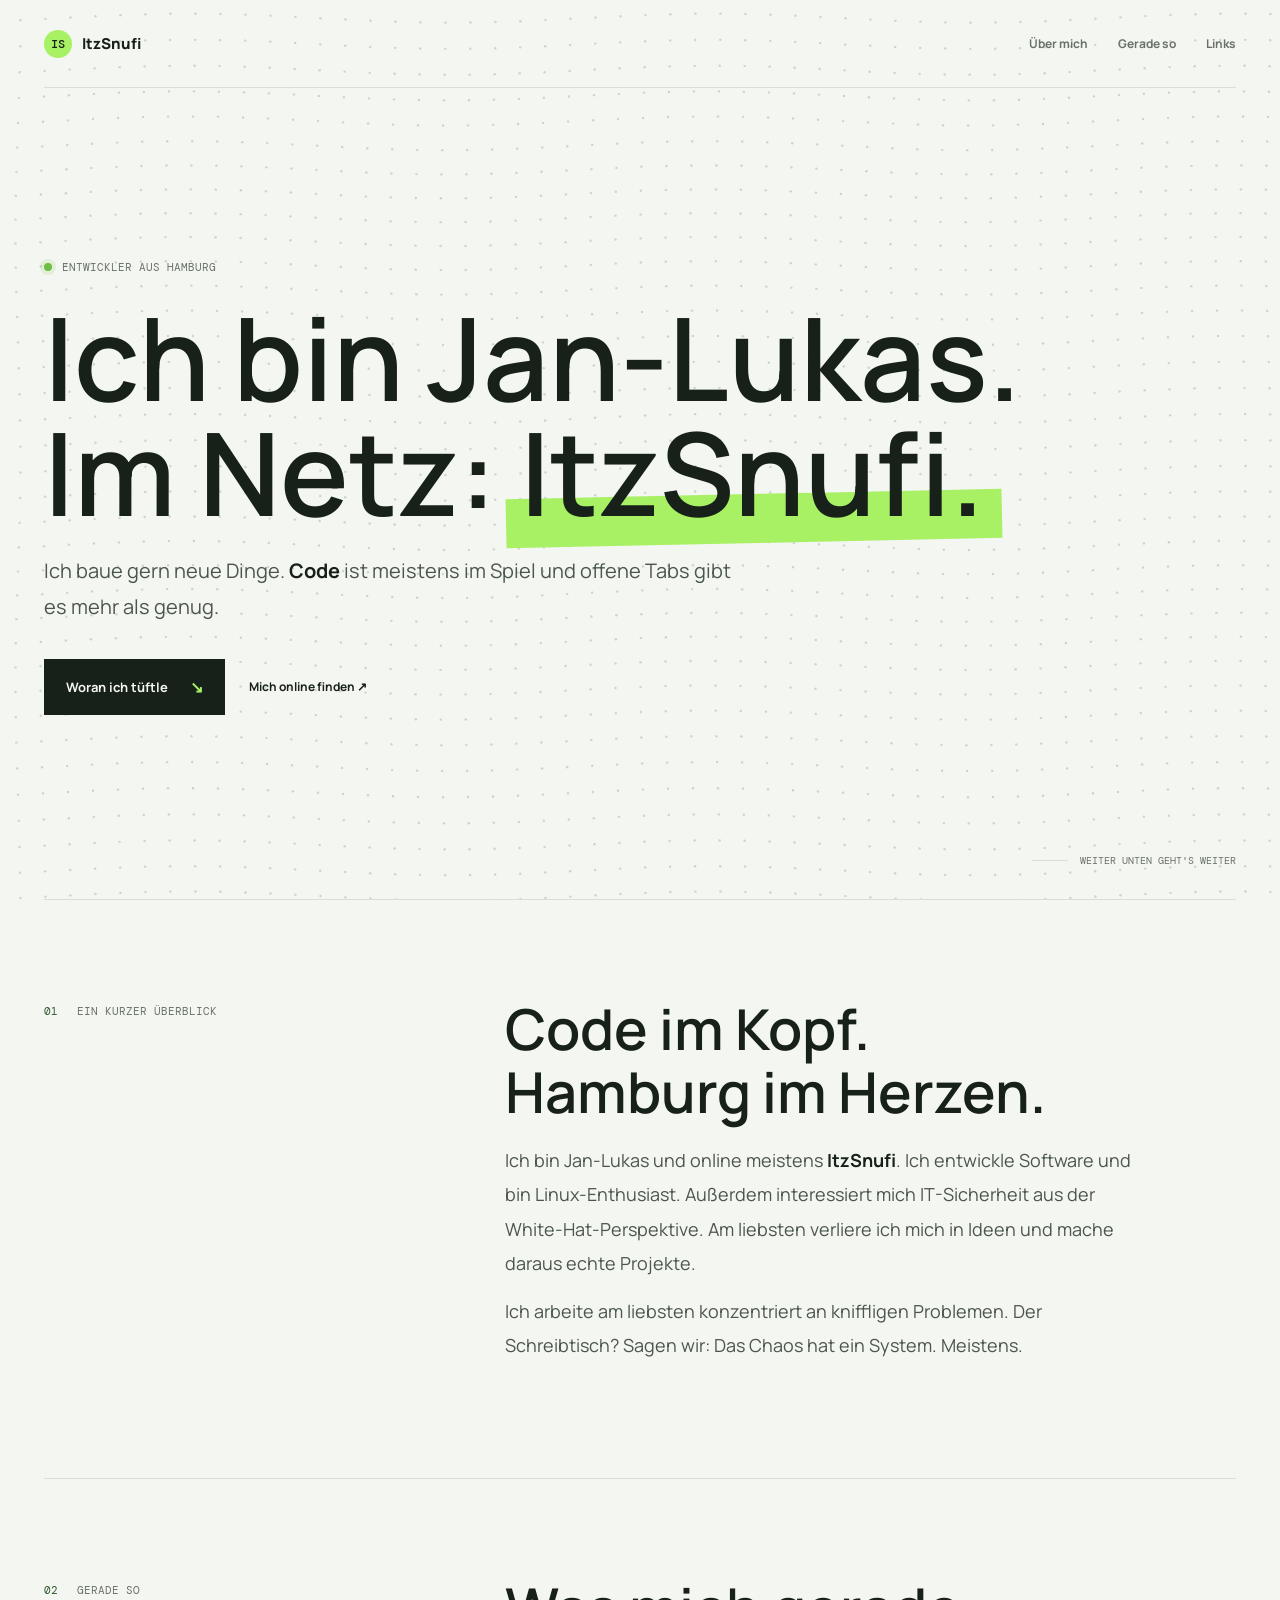
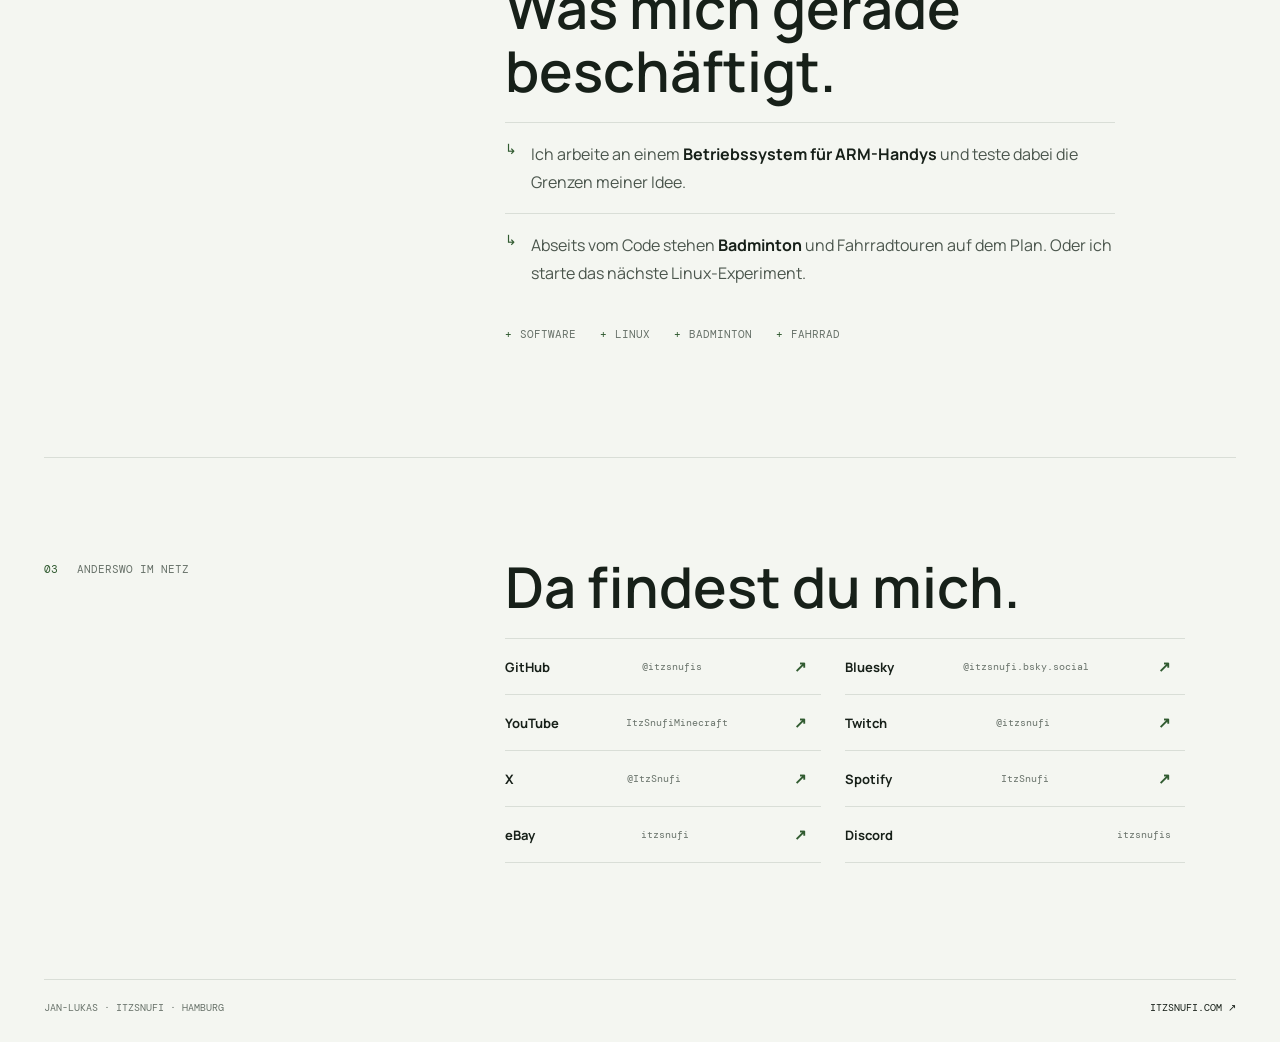
==== index.html @ 79b42348 "eughh" ====
<!doctype html>
<html lang="de">
<head>
  <meta charset="utf-8">
  <meta name="viewport" content="width=device-width, initial-scale=1">
  <meta name="theme-color" content="#f4f6f1">
  <meta name="description" content="Ich bin Jan-Lukas und online als ItzSnufi bekannt. Entwickler aus Hamburg mit Linux im Herzen und immer an einem neuen Projekt dran.">
  <title>ItzSnufi — Jan-Lukas</title>
  <link rel="preconnect" href="https://fonts.googleapis.com">
  <link rel="preconnect" href="https://fonts.gstatic.com" crossorigin>
  <link href="https://fonts.googleapis.com/css2?family=DM+Mono:wght@400;500&family=Manrope:wght@400;500;600;700;800&display=swap" rel="stylesheet">
  <link rel="stylesheet" href="style.css">
</head>
<body>
  <canvas class="dot-field" aria-hidden="true"></canvas>
  <div class="page-shell">
    <header class="topbar">
      <a class="wordmark" href="#start" aria-label="ItzSnufi zum Anfang">
        <span class="mark">IS</span>
        <span>ItzSnufi</span>
      </a>
      <nav class="nav-links" aria-label="Hauptnavigation">
        <a href="#ueber-mich">Über mich</a>
        <a href="#gerade">Gerade so</a>
        <a href="#links">Links</a>
      </nav>
    </header>

    <main>
      <section class="hero" id="start" aria-labelledby="hero-title">
        <div class="eyebrow"><span class="status-dot"></span> Entwickler aus Hamburg</div>
        <h1 id="hero-title">Ich bin Jan-Lukas.<br>Im Netz: <span class="name-accent">ItzSnufi.</span></h1>
        <p class="hero-copy">Ich baue gern neue Dinge. <strong>Code</strong> ist meistens im Spiel und offene Tabs gibt es mehr als genug.</p>
        <div class="hero-actions">
          <a class="primary-link" href="#gerade">Woran ich tüftle <span aria-hidden="true">↘</span></a>
          <a class="text-link" href="#links">Mich online finden ↗</a>
        </div>
        <div class="scroll-note">Weiter unten geht's weiter</div>
      </section>

      <section class="content-section" id="ueber-mich" aria-labelledby="about-title">
        <div class="section-index"><span>01</span> Ein kurzer Überblick</div>
        <div>
          <h2 id="about-title">Code im Kopf.<br>Hamburg im Herzen.</h2>
          <p class="section-copy">Ich bin Jan-Lukas und online meistens <strong>ItzSnufi</strong>. Ich entwickle Software und bin Linux-Enthusiast. Außerdem interessiert mich IT-Sicherheit aus der White-Hat-Perspektive. Am liebsten verliere ich mich in Ideen und mache daraus echte Projekte.</p>
          <p class="section-copy">Ich arbeite am liebsten konzentriert an kniffligen Problemen. Der Schreibtisch? Sagen wir: Das Chaos hat ein System. Meistens.</p>
        </div>
      </section>

      <section class="content-section" id="gerade" aria-labelledby="now-title">
        <div class="section-index"><span>02</span> Gerade so</div>
        <div>
          <h2 id="now-title">Was mich gerade beschäftigt.</h2>
          <div class="now-line"><span class="now-symbol">↳</span><span>Ich arbeite an einem <strong>Betriebssystem für ARM-Handys</strong> und teste dabei die Grenzen meiner Idee.</span></div>
          <div class="now-line"><span class="now-symbol">↳</span><span>Abseits vom Code stehen <strong>Badminton</strong> und Fahrradtouren auf dem Plan. Oder ich starte das nächste Linux-Experiment.</span></div>
          <div class="hobby-list" aria-label="Interessen"><span>Software</span><span>Linux</span><span>Badminton</span><span>Fahrrad</span></div>
        </div>
      </section>

      <section class="content-section" id="links" aria-labelledby="links-title">
        <div class="section-index"><span>03</span> Anderswo im Netz</div>
        <div>
          <h2 id="links-title">Da findest du mich.</h2>
          <div class="social-grid">
            <a class="social-link" href="https://github.com/itzsnufis" target="_blank" rel="noreferrer"><span>GitHub</span><span class="handle">@itzsnufis</span><span class="arrow" aria-hidden="true">↗</span></a>
            <a class="social-link" href="https://itzsnufi.bsky.social" target="_blank" rel="noreferrer"><span>Bluesky</span><span class="handle">@itzsnufi.bsky.social</span><span class="arrow" aria-hidden="true">↗</span></a>
            <a class="social-link" href="https://www.youtube.com/@ItzSnufiMinecraft" target="_blank" rel="noreferrer"><span>YouTube</span><span class="handle">ItzSnufiMinecraft</span><span class="arrow" aria-hidden="true">↗</span></a>
            <a class="social-link" href="https://www.twitch.tv/itzsnufi" target="_blank" rel="noreferrer"><span>Twitch</span><span class="handle">@itzsnufi</span><span class="arrow" aria-hidden="true">↗</span></a>
            <a class="social-link" href="https://x.com/ItzSnufi" target="_blank" rel="noreferrer"><span>X</span><span class="handle">@ItzSnufi</span><span class="arrow" aria-hidden="true">↗</span></a>
            <a class="social-link" href="https://open.spotify.com/search/ItzSnufi" target="_blank" rel="noreferrer"><span>Spotify</span><span class="handle">ItzSnufi</span><span class="arrow" aria-hidden="true">↗</span></a>
            <a class="social-link" href="https://www.ebay.de/usr/itzsnufi" target="_blank" rel="noreferrer"><span>eBay</span><span class="handle">itzsnufi</span><span class="arrow" aria-hidden="true">↗</span></a>
            <div class="social-link social-static"><span>Discord</span><span class="handle">itzsnufis</span></div>
          </div>
        </div>
      </section>
    </main>

    <footer>
      <span>Jan-Lukas · ItzSnufi · Hamburg</span>
      <a href="https://itzsnufi.com">itzsnufi.com ↗</a>
    </footer>
  </div>

  <script src="script.js" defer></script>
</body>
</html>
---- style.css ----
:root {
  color-scheme: light;
  --paper: #f4f6f1;
  --ink: #172019;
  --muted: #68726a;
  --line: #d9ded7;
  --green: #a8f064;
  --deep-green: #315b31;
  --mono: "DM Mono", "Courier New", monospace;
  --sans: "Manrope", "Trebuchet MS", sans-serif;
}

* { box-sizing: border-box; }

html {
  scroll-behavior: smooth;
  scroll-padding-top: 88px;
}

body {
  margin: 0;
  background: var(--paper);
  color: var(--ink);
  font-family: var(--sans);
  -webkit-font-smoothing: antialiased;
}

a { color: inherit; }

.dot-field {
  position: fixed;
  inset: 0;
  z-index: 0;
  width: 100%;
  height: 100%;
  pointer-events: none;
}

.page-shell {
  position: relative;
  z-index: 1;
  width: min(1440px, calc(100% - 88px));
  margin: 0 auto;
}

.topbar {
  display: flex;
  align-items: center;
  justify-content: space-between;
  min-height: 88px;
  border-bottom: 1px solid var(--line);
  animation: arrive 650ms both;
}

.wordmark {
  display: inline-flex;
  align-items: center;
  gap: 10px;
  text-decoration: none;
  font-size: 15px;
  font-weight: 800;
}

.mark {
  display: grid;
  width: 28px;
  height: 28px;
  place-items: center;
  border-radius: 50%;
  background: var(--green);
  font: 500 12px var(--mono);
  transition: transform 350ms cubic-bezier(.2, .8, .2, 1);
}

.wordmark:hover .mark { transform: rotate(18deg) scale(1.08); }

.nav-links {
  display: flex;
  gap: 30px;
  align-items: center;
}

.nav-links a {
  color: var(--muted);
  font-size: 12px;
  font-weight: 700;
  text-decoration: none;
  transition: color 180ms ease;
}

.nav-links a:hover, .text-link:hover { color: var(--deep-green); }

.hero {
  display: grid;
  min-height: min(880px, calc(100svh - 89px));
  align-content: center;
  padding: 88px 0 100px;
  position: relative;
}

.eyebrow, .section-index, .micro-label {
  font: 400 11px var(--mono);
  letter-spacing: 0;
  text-transform: uppercase;
}

.eyebrow {
  display: flex;
  align-items: center;
  gap: 10px;
  color: var(--muted);
  animation: arrive 650ms 80ms both;
}

.status-dot {
  width: 8px;
  height: 8px;
  border-radius: 50%;
  background: #6fbd45;
  box-shadow: 0 0 0 4px rgb(111 189 69 / 14%);
  animation: status-pulse 2.4s ease-in-out infinite;
}

h1 {
  max-width: 1280px;
  margin: 26px 0 24px;
  font-size: clamp(72px, 9vw, 138px);
  line-height: .99;
  letter-spacing: 0;
  font-weight: 600;
  animation: arrive 700ms 140ms both;
}

h1 .name-accent {
  position: relative;
  white-space: nowrap;
}

h1 .name-accent::after {
  content: "";
  position: absolute;
  z-index: -1;
  left: -3%;
  right: -4%;
  bottom: 5%;
  height: 31%;
  background: var(--green);
  transform: rotate(-1.2deg);
}

.hero-copy {
  max-width: 700px;
  margin: 0;
  color: #4b564d;
  font-size: 20px;
  line-height: 1.8;
  animation: arrive 700ms 220ms both;
}

.hero-copy strong { color: var(--ink); font-weight: 700; }

.hero-actions {
  display: flex;
  gap: 24px;
  align-items: center;
  margin-top: 34px;
  animation: arrive 700ms 300ms both;
}

.primary-link {
  display: inline-flex;
  align-items: center;
  gap: 22px;
  min-height: 56px;
  padding: 0 22px;
  background: var(--ink);
  color: var(--paper);
  font-size: 13px;
  font-weight: 700;
  text-decoration: none;
  transition: background 180ms ease, transform 180ms ease;
}

.primary-link:hover { background: var(--deep-green); transform: translateY(-2px); }
.primary-link span { color: var(--green); font-size: 16px; }
.primary-link span { transition: transform 180ms ease; }
.primary-link:hover span { transform: translate(3px, 3px); }

.text-link {
  color: var(--ink);
  font-size: 12px;
  font-weight: 700;
  text-decoration: none;
  transition: color 180ms ease;
}

.scroll-note {
  position: absolute;
  right: 0;
  bottom: 32px;
  display: flex;
  align-items: center;
  gap: 12px;
  color: var(--muted);
  font: 400 10px var(--mono);
  text-transform: uppercase;
}

.scroll-note::before { content: ""; width: 36px; height: 1px; background: var(--line); }

.content-section {
  display: grid;
  grid-template-columns: 1fr 2fr;
  gap: 96px;
  padding: 104px 0 116px;
  border-top: 1px solid var(--line);
}

.js-reveal .content-section {
  opacity: 0;
  transform: translateY(26px);
  transition: opacity 700ms ease, transform 700ms cubic-bezier(.2, .7, .2, 1);
}

.js-reveal .content-section.is-visible {
  opacity: 1;
  transform: translateY(0);
}

.section-index { color: var(--muted); }
.section-index span { margin-right: 12px; color: var(--deep-green); }

h2 {
  margin: -7px 0 20px;
  font-size: clamp(38px, 4.4vw, 58px);
  line-height: 1.12;
  letter-spacing: 0;
  font-weight: 600;
}

.section-copy {
  max-width: 650px;
  margin: 0;
  color: #4b564d;
  font-size: 18px;
  line-height: 1.9;
}

.section-copy + .section-copy { margin-top: 14px; }
.section-copy strong { color: var(--ink); font-weight: 700; }

.now-line {
  display: flex;
  gap: 14px;
  align-items: flex-start;
  max-width: 610px;
  padding: 17px 0;
  border-top: 1px solid var(--line);
  color: #4b564d;
  font-size: 16px;
  line-height: 1.75;
}

.now-line:last-child { border-bottom: 1px solid var(--line); }
.now-symbol { color: var(--deep-green); font: 500 14px var(--mono); }
.now-line strong { color: var(--ink); }

.hobby-list {
  display: flex;
  flex-wrap: wrap;
  gap: 8px 24px;
  margin-top: 23px;
  color: var(--muted);
  font: 400 11px var(--mono);
  text-transform: uppercase;
}

.hobby-list span { display: inline-flex; align-items: center; gap: 8px; }
.hobby-list span::before { content: "+"; color: var(--deep-green); }

.social-grid {
  display: grid;
  grid-template-columns: repeat(2, minmax(0, 1fr));
  max-width: 680px;
  border-top: 1px solid var(--line);
}

.social-link {
  display: flex;
  justify-content: space-between;
  align-items: center;
  gap: 15px;
  min-width: 0;
  padding: 17px 14px 17px 0;
  border-bottom: 1px solid var(--line);
  color: var(--ink);
  font-size: 13px;
  font-weight: 700;
  text-decoration: none;
  transition: color 180ms ease, padding 180ms ease;
}

.social-link:nth-child(odd) { margin-right: 24px; }
.social-link:hover { padding-left: 5px; color: var(--deep-green); }
.social-static { cursor: default; }
.social-static:hover { padding-left: 0; color: var(--ink); }
.social-link .handle { overflow: hidden; color: var(--muted); font: 400 10px var(--mono); text-overflow: ellipsis; white-space: nowrap; }
.social-link .arrow { flex: 0 0 auto; color: var(--deep-green); font-size: 15px; }

footer {
  display: flex;
  justify-content: space-between;
  gap: 20px;
  padding: 21px 0 28px;
  border-top: 1px solid var(--line);
  color: var(--muted);
  font: 400 10px var(--mono);
  text-transform: uppercase;
}

footer a { color: var(--ink); text-decoration: none; }

@keyframes arrive {
  from { opacity: 0; transform: translateY(12px); }
  to { opacity: 1; transform: translateY(0); }
}

@keyframes status-pulse {
  0%, 100% { box-shadow: 0 0 0 4px rgb(111 189 69 / 14%); }
  50% { box-shadow: 0 0 0 8px rgb(111 189 69 / 5%); }
}

@media (max-width: 680px) {
  .page-shell { width: min(100% - 40px, 560px); }
  .topbar { min-height: 66px; }
  .nav-links { gap: 18px; }
  .nav-links a { font-size: 11px; }
  .hero { min-height: min(780px, calc(100svh - 67px)); padding: 76px 0 90px; }
  h1 { font-size: clamp(48px, 13vw, 76px); }
  .hero-copy { max-width: 460px; font-size: 15px; }
  .scroll-note { bottom: 20px; }
  .content-section { grid-template-columns: 1fr; gap: 36px; padding: 68px 0 76px; }
  h2 { margin-top: -3px; }
  .social-grid { grid-template-columns: 1fr; }
  .social-link:nth-child(odd) { margin-right: 0; }
}

@media (max-width: 380px) {
  .page-shell { width: calc(100% - 32px); }
  .nav-links { gap: 12px; }
  .nav-links a { font-size: 10px; }
  .hero-actions { gap: 16px; }
  .primary-link { gap: 12px; padding: 0 13px; }
}

@media (prefers-reduced-motion: reduce) {
  *, *::before, *::after { scroll-behavior: auto !important; animation-duration: .01ms !important; animation-iteration-count: 1 !important; transition-duration: .01ms !important; }
  .js-reveal .content-section { opacity: 1; transform: none; }
}
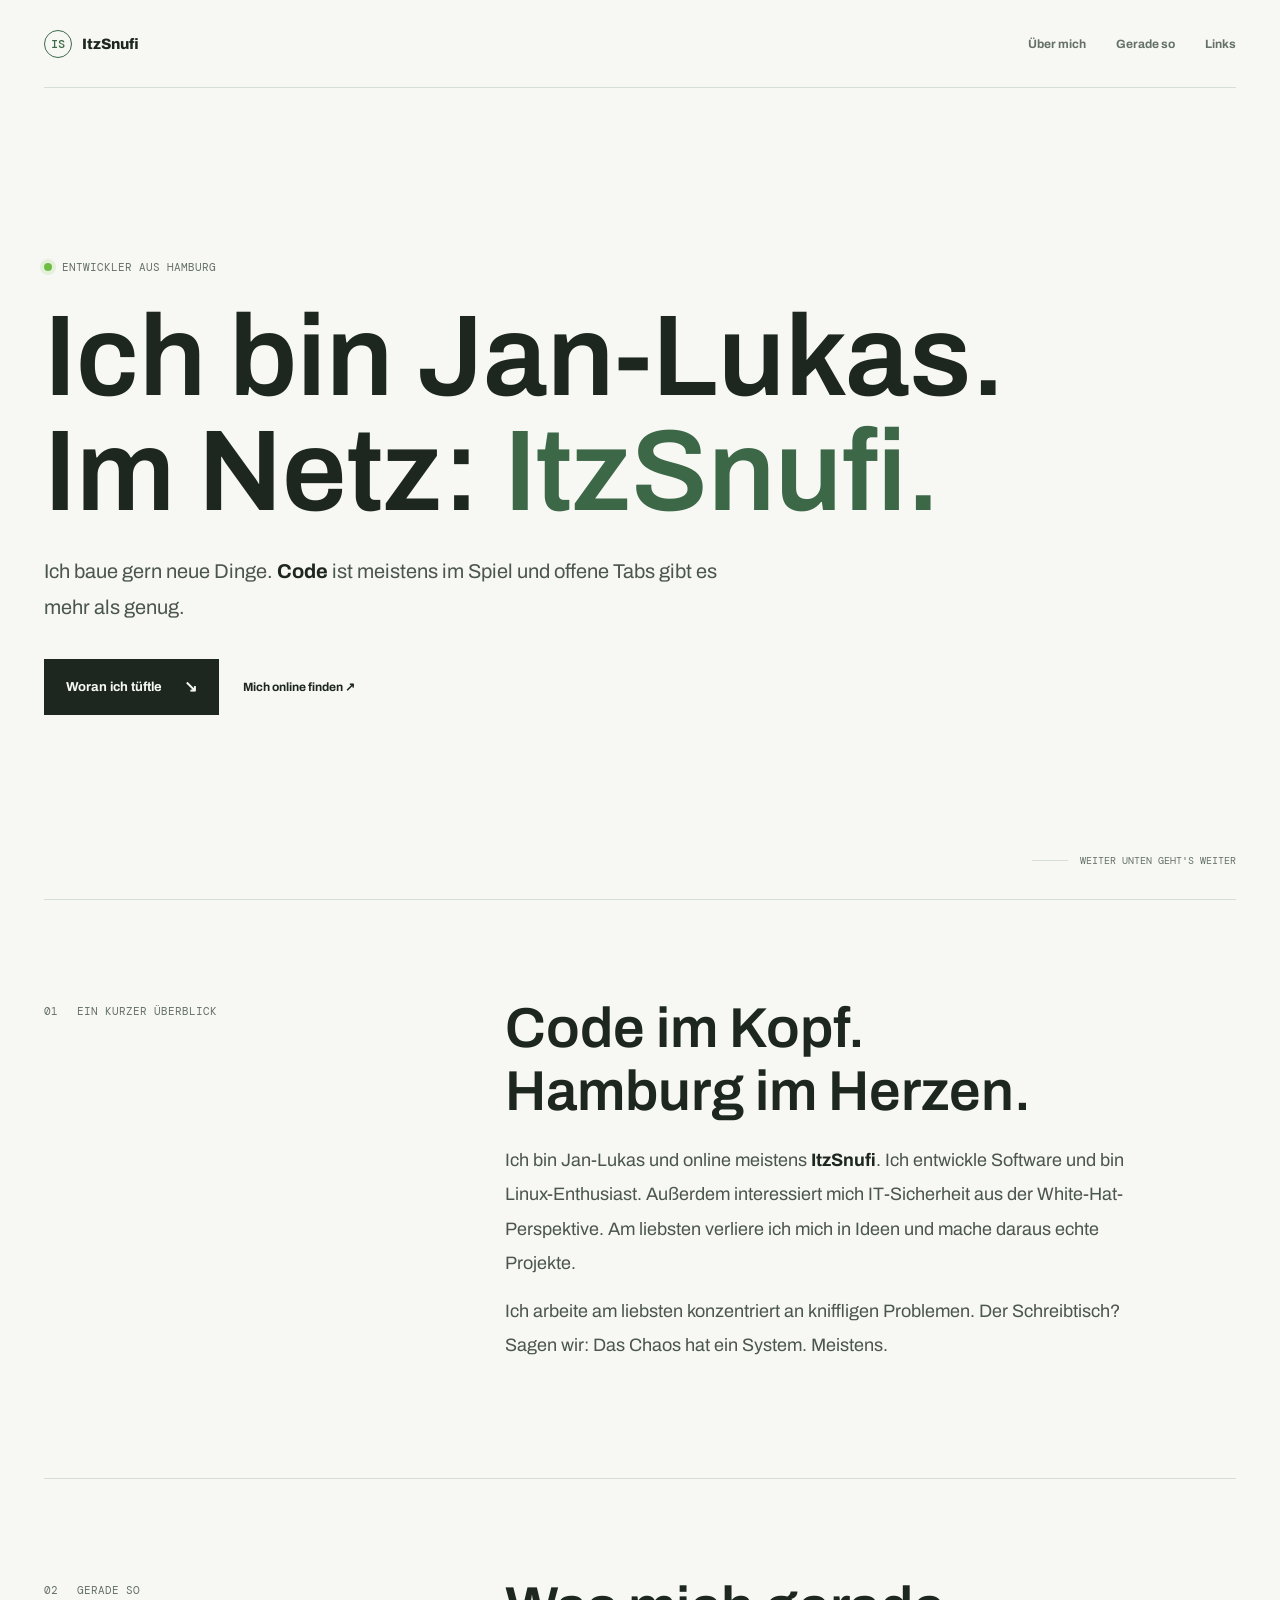
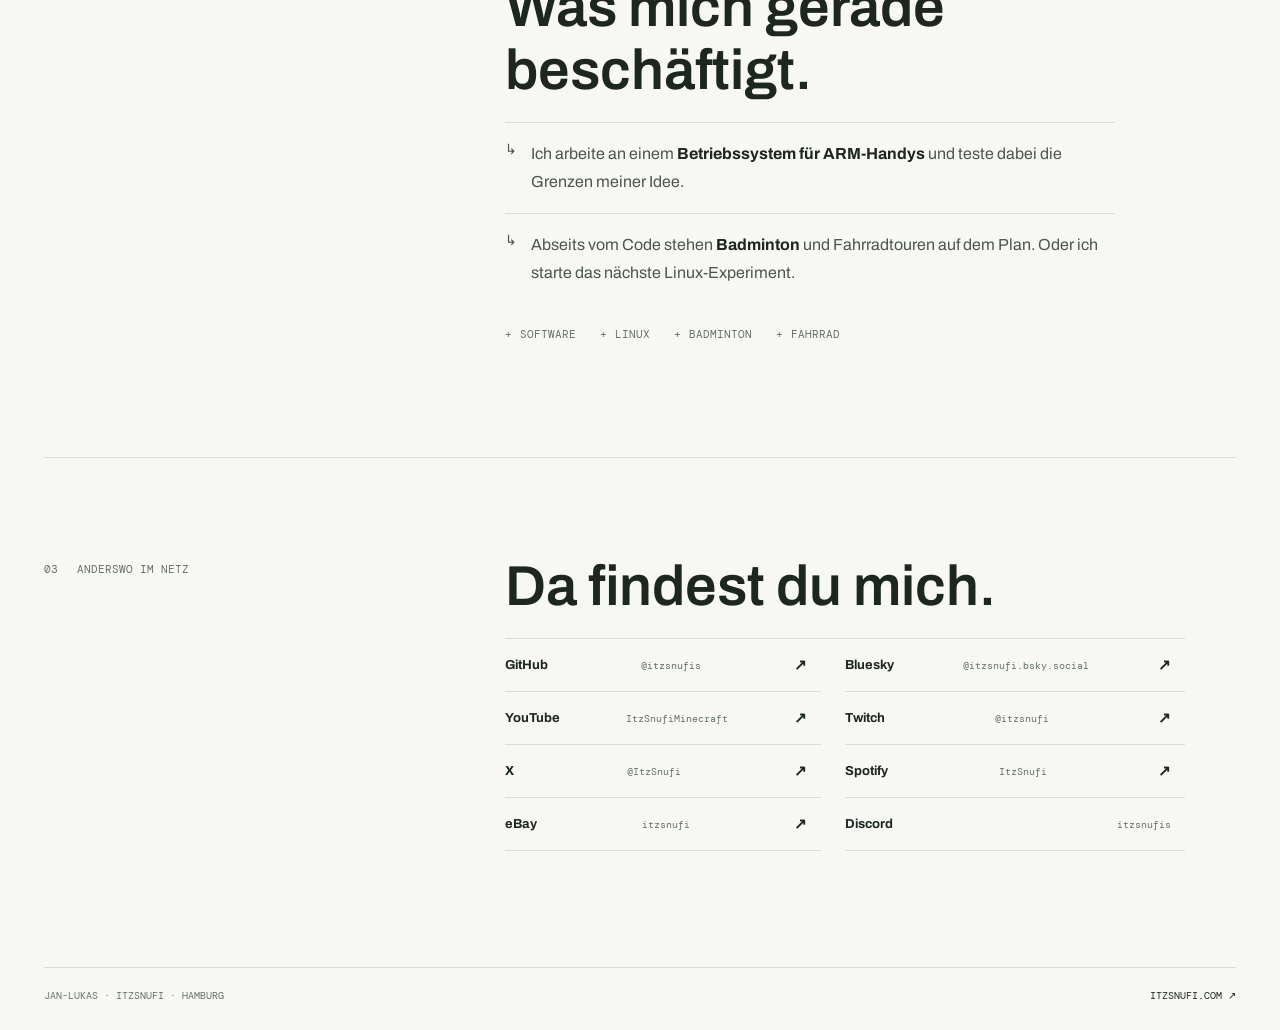
==== commit 07af26b3: "eugghhh" ====
--- a/index.html
+++ b/index.html
@@ -8,11 +8,10 @@
   <title>ItzSnufi — Jan-Lukas</title>
   <link rel="preconnect" href="https://fonts.googleapis.com">
   <link rel="preconnect" href="https://fonts.gstatic.com" crossorigin>
-  <link href="https://fonts.googleapis.com/css2?family=DM+Mono:wght@400;500&family=Manrope:wght@400;500;600;700;800&display=swap" rel="stylesheet">
+  <link href="https://fonts.googleapis.com/css2?family=Archivo:wght@400;500;600;700&family=DM+Mono:wght@400;500&display=swap" rel="stylesheet">
   <link rel="stylesheet" href="style.css">
 </head>
 <body>
-  <canvas class="dot-field" aria-hidden="true"></canvas>
   <div class="page-shell">
     <header class="topbar">
       <a class="wordmark" href="#start" aria-label="ItzSnufi zum Anfang">
@@ -81,6 +80,5 @@
     </footer>
   </div>
 
-  <script src="script.js" defer></script>
 </body>
 </html>
--- a/style.css
+++ b/style.css
@@ -1,13 +1,310 @@
 :root {
   color-scheme: light;
-  --paper: #f4f6f1;
-  --ink: #172019;
-  --muted: #68726a;
-  --line: #d9ded7;
-  --green: #a8f064;
-  --deep-green: #315b31;
+  --paper: #f7f8f4;
+  --ink: #1d2720;
+  --muted: #647068;
+  --line: #d7ddd7;
+  --accent: #3d6848;
   --mono: "DM Mono", "Courier New", monospace;
-  --sans: "Manrope", "Trebuchet MS", sans-serif;
+  --sans: "Archivo", "Trebuchet MS", sans-serif;
+}
+
+* { box-sizing: border-box; }
+
+html {
+  scroll-behavior: smooth;
+  scroll-padding-top: 88px;
+}
+
+body {
+  margin: 0;
+  background: var(--paper);
+  color: var(--ink);
+  font-family: var(--sans);
+  -webkit-font-smoothing: antialiased;
+}
+
+a { color: inherit; }
+
+.page-shell {
+  width: min(1540px, calc(100% - 112px));
+  margin: 0 auto;
+}
+
+.topbar {
+  display: flex;
+  align-items: center;
+  justify-content: space-between;
+  min-height: 88px;
+  border-bottom: 1px solid var(--line);
+}
+
+.wordmark {
+  display: inline-flex;
+  align-items: center;
+  gap: 12px;
+  text-decoration: none;
+  font-size: 16px;
+  font-weight: 700;
+}
+
+.mark {
+  display: grid;
+  width: 34px;
+  height: 34px;
+  place-items: center;
+  border: 1px solid var(--accent);
+  border-radius: 50%;
+  color: var(--accent);
+  font: 500 12px var(--mono);
+}
+
+.nav-links {
+  display: flex;
+  gap: 36px;
+  align-items: center;
+}
+
+.nav-links a {
+  color: var(--muted);
+  font-size: 14px;
+  font-weight: 500;
+  text-decoration: none;
+  transition: color 180ms ease;
+}
+
+.nav-links a:hover, .text-link:hover { color: var(--accent); }
+
+.hero {
+  display: grid;
+  min-height: min(880px, calc(100svh - 89px));
+  align-content: center;
+  padding: 100px 0 124px;
+  position: relative;
+}
+
+.eyebrow, .section-index {
+  font: 400 12px var(--mono);
+  text-transform: uppercase;
+}
+
+.eyebrow {
+  display: flex;
+  align-items: center;
+  gap: 12px;
+  color: var(--muted);
+}
+
+.status-dot {
+  width: 9px;
+  height: 9px;
+  border-radius: 50%;
+  background: var(--accent);
+}
+
+h1 {
+  max-width: 1380px;
+  margin: 30px 0 30px;
+  font-size: clamp(76px, 10.3vw, 156px);
+  line-height: .96;
+  font-weight: 500;
+}
+
+h1 .name-accent {
+  color: var(--accent);
+  white-space: nowrap;
+}
+
+.hero-copy {
+  max-width: 620px;
+  margin: 0;
+  color: #4f5b52;
+  font-size: 22px;
+  line-height: 1.65;
+}
+
+.hero-copy strong, .section-copy strong { color: var(--ink); font-weight: 700; }
+
+.hero-actions {
+  display: flex;
+  gap: 30px;
+  align-items: center;
+  margin-top: 38px;
+}
+
+.primary-link {
+  display: inline-flex;
+  align-items: center;
+  gap: 24px;
+  min-height: 60px;
+  padding: 0 24px;
+  background: var(--ink);
+  color: var(--paper);
+  font-size: 14px;
+  font-weight: 600;
+  text-decoration: none;
+  transition: background 180ms ease;
+}
+
+.primary-link:hover { background: var(--accent); }
+.primary-link span { color: #b7d2b9; font-size: 18px; }
+
+.text-link {
+  color: var(--ink);
+  font-size: 14px;
+  font-weight: 600;
+  text-decoration: none;
+  transition: color 180ms ease;
+}
+
+.scroll-note {
+  position: absolute;
+  right: 0;
+  bottom: 36px;
+  display: flex;
+  align-items: center;
+  gap: 14px;
+  color: var(--muted);
+  font: 400 11px var(--mono);
+  text-transform: uppercase;
+}
+
+.scroll-note::before { content: ""; width: 42px; height: 1px; background: var(--line); }
+
+.content-section {
+  display: grid;
+  grid-template-columns: minmax(220px, .75fr) minmax(0, 2fr);
+  gap: clamp(56px, 9vw, 150px);
+  padding: 126px 0 138px;
+  border-top: 1px solid var(--line);
+}
+
+.section-index { color: var(--muted); }
+.section-index span { margin-right: 14px; color: var(--accent); }
+
+h2 {
+  max-width: 950px;
+  margin: -8px 0 28px;
+  font-size: clamp(44px, 5.2vw, 72px);
+  line-height: 1.08;
+  font-weight: 500;
+}
+
+.section-copy {
+  max-width: 760px;
+  margin: 0;
+  color: #4f5b52;
+  font-size: 20px;
+  line-height: 1.8;
+}
+
+.section-copy + .section-copy { margin-top: 18px; }
+
+.now-line {
+  display: flex;
+  gap: 18px;
+  align-items: flex-start;
+  max-width: 790px;
+  padding: 22px 0;
+  border-top: 1px solid var(--line);
+  color: #4f5b52;
+  font-size: 18px;
+  line-height: 1.75;
+}
+
+.now-line:last-child { border-bottom: 1px solid var(--line); }
+.now-symbol { color: var(--accent); font: 500 16px var(--mono); }
+.now-line strong { color: var(--ink); }
+
+.hobby-list {
+  display: flex;
+  flex-wrap: wrap;
+  gap: 12px 30px;
+  margin-top: 28px;
+  color: var(--muted);
+  font: 400 12px var(--mono);
+  text-transform: uppercase;
+}
+
+.hobby-list span { display: inline-flex; align-items: center; gap: 9px; }
+.hobby-list span::before { content: "+"; color: var(--accent); }
+
+.social-grid {
+  display: grid;
+  grid-template-columns: repeat(2, minmax(0, 1fr));
+  max-width: 900px;
+  border-top: 1px solid var(--line);
+}
+
+.social-link {
+  display: flex;
+  justify-content: space-between;
+  align-items: center;
+  gap: 18px;
+  min-width: 0;
+  padding: 22px 18px 22px 0;
+  border-bottom: 1px solid var(--line);
+  color: var(--ink);
+  font-size: 16px;
+  font-weight: 600;
+  text-decoration: none;
+  transition: color 180ms ease;
+}
+
+.social-link:nth-child(odd) { margin-right: 32px; }
+.social-link:hover { color: var(--accent); }
+.social-static { cursor: default; }
+.social-static:hover { color: var(--ink); }
+.social-link .handle { overflow: hidden; color: var(--muted); font: 400 11px var(--mono); text-overflow: ellipsis; white-space: nowrap; }
+.social-link .arrow { flex: 0 0 auto; color: var(--accent); font-size: 17px; }
+
+footer {
+  display: flex;
+  justify-content: space-between;
+  gap: 20px;
+  padding: 24px 0 32px;
+  border-top: 1px solid var(--line);
+  color: var(--muted);
+  font: 400 11px var(--mono);
+  text-transform: uppercase;
+}
+
+footer a { color: var(--ink); text-decoration: none; }
+
+@media (max-width: 760px) {
+  html { scroll-padding-top: 68px; }
+  .page-shell { width: min(100% - 48px, 620px); }
+  .topbar { min-height: 72px; }
+  .nav-links { gap: 20px; }
+  .nav-links a { font-size: 12px; }
+  .hero { min-height: min(780px, calc(100svh - 73px)); padding: 80px 0 100px; }
+  h1 { margin: 26px 0; font-size: clamp(58px, 12vw, 92px); }
+  .hero-copy { max-width: 540px; font-size: 18px; }
+  .scroll-note { bottom: 24px; }
+  .content-section { grid-template-columns: 1fr; gap: 34px; padding: 82px 0 92px; }
+  h2 { margin-top: -4px; font-size: clamp(42px, 8vw, 60px); }
+  .section-copy { font-size: 18px; }
+  .now-line { font-size: 16px; }
+  .social-grid { grid-template-columns: 1fr; }
+  .social-link:nth-child(odd) { margin-right: 0; }
+}
+
+@media (max-width: 440px) {
+  .page-shell { width: calc(100% - 36px); }
+  .nav-links { gap: 12px; }
+  .nav-links a { font-size: 11px; }
+  .hero { min-height: min(700px, calc(100svh - 73px)); }
+  h1 { font-size: clamp(48px, 12vw, 64px); }
+  .hero-copy { font-size: 16px; }
+  .hero-actions { flex-wrap: wrap; gap: 20px; }
+  .primary-link { min-height: 54px; padding: 0 18px; }
+  .scroll-note { font-size: 9px; }
+  .content-section { padding: 68px 0 76px; }
+  footer { flex-direction: column; font-size: 10px; }
+}
+
+@media (prefers-reduced-motion: reduce) {
+  *, *::before, *::after { scroll-behavior: auto !important; transition-duration: .01ms !important; }
 }
 
 * { box-sizing: border-box; }
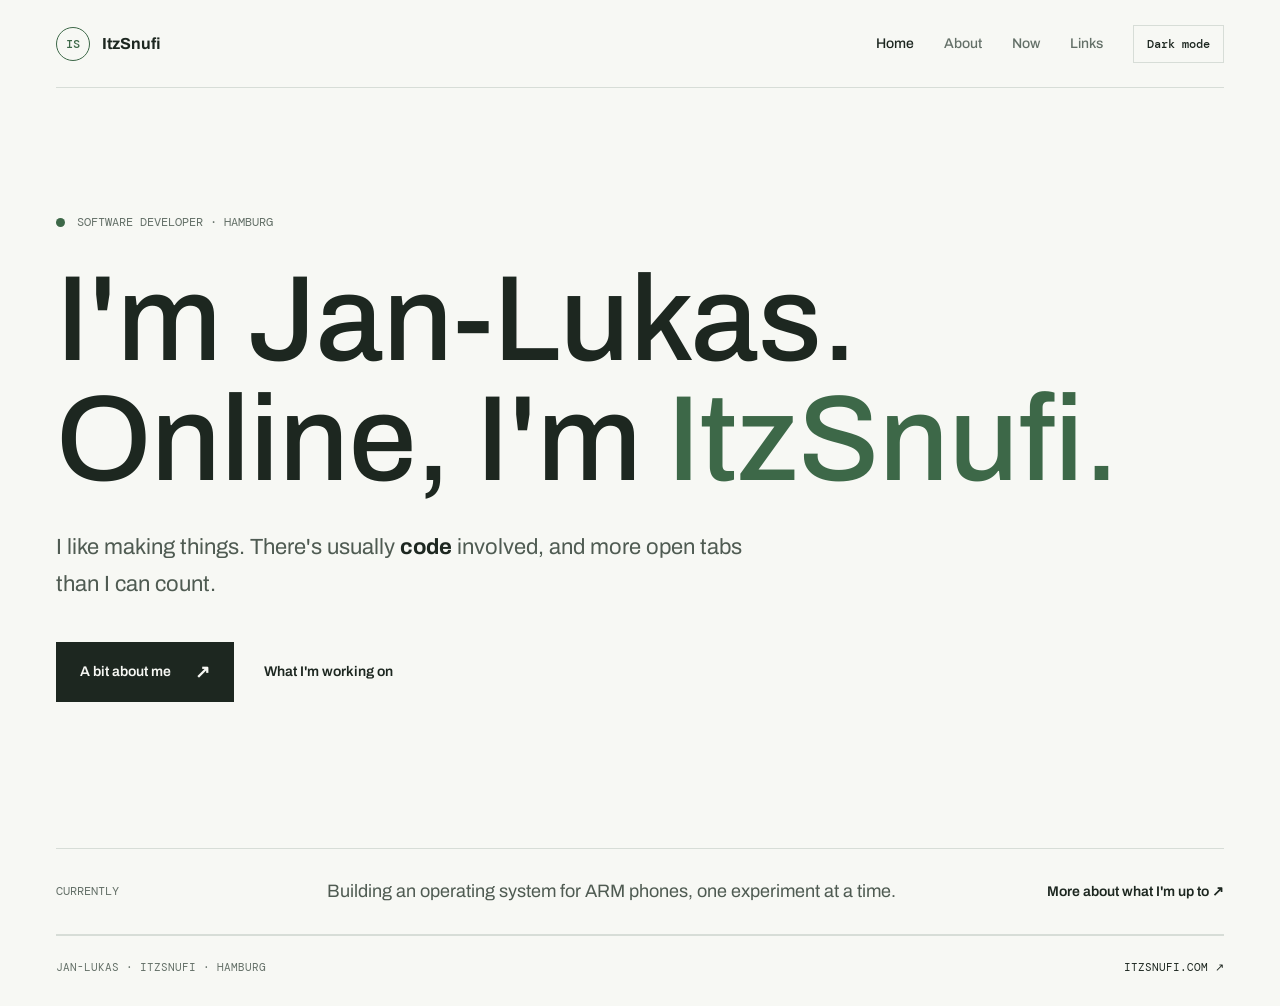
==== commit b68864e9: "eugghhh" ====
--- a/index.html
+++ b/index.html
@@ -1,10 +1,10 @@
 <!doctype html>
-<html lang="de">
+<html lang="en">
 <head>
   <meta charset="utf-8">
   <meta name="viewport" content="width=device-width, initial-scale=1">
-  <meta name="theme-color" content="#f4f6f1">
-  <meta name="description" content="Ich bin Jan-Lukas und online als ItzSnufi bekannt. Entwickler aus Hamburg mit Linux im Herzen und immer an einem neuen Projekt dran.">
+  <meta name="theme-color" content="#f7f8f4">
+  <meta name="description" content="I'm Jan-Lukas, online as ItzSnufi. Software developer from Hamburg, Linux enthusiast, and always working on something new.">
   <title>ItzSnufi — Jan-Lukas</title>
   <link rel="preconnect" href="https://fonts.googleapis.com">
   <link rel="preconnect" href="https://fonts.gstatic.com" crossorigin>
@@ -14,63 +14,37 @@
 <body>
   <div class="page-shell">
     <header class="topbar">
-      <a class="wordmark" href="#start" aria-label="ItzSnufi zum Anfang">
+      <a class="wordmark" href="index.html" aria-label="ItzSnufi home">
         <span class="mark">IS</span>
         <span>ItzSnufi</span>
       </a>
-      <nav class="nav-links" aria-label="Hauptnavigation">
-        <a href="#ueber-mich">Über mich</a>
-        <a href="#gerade">Gerade so</a>
-        <a href="#links">Links</a>
+      <div class="topbar-actions">
+        <nav class="nav-links" aria-label="Main navigation">
+          <a href="index.html" aria-current="page">Home</a>
+          <a href="about.html">About</a>
+          <a href="now.html">Now</a>
+          <a href="links.html">Links</a>
+        </nav>
+        <button class="theme-toggle" type="button" data-theme-toggle>Dark mode</button>
       </nav>
+      </div>
     </header>
 
     <main>
-      <section class="hero" id="start" aria-labelledby="hero-title">
-        <div class="eyebrow"><span class="status-dot"></span> Entwickler aus Hamburg</div>
-        <h1 id="hero-title">Ich bin Jan-Lukas.<br>Im Netz: <span class="name-accent">ItzSnufi.</span></h1>
-        <p class="hero-copy">Ich baue gern neue Dinge. <strong>Code</strong> ist meistens im Spiel und offene Tabs gibt es mehr als genug.</p>
+      <section class="hero" aria-labelledby="hero-title">
+        <div class="eyebrow"><span class="status-dot"></span> Software developer · Hamburg</div>
+        <h1 id="hero-title">I'm Jan-Lukas.<br>Online, I'm <span class="name-accent">ItzSnufi.</span></h1>
+        <p class="hero-copy">I like making things. There's usually <strong>code</strong> involved, and more open tabs than I can count.</p>
         <div class="hero-actions">
-          <a class="primary-link" href="#gerade">Woran ich tüftle <span aria-hidden="true">↘</span></a>
-          <a class="text-link" href="#links">Mich online finden ↗</a>
-        </div>
-        <div class="scroll-note">Weiter unten geht's weiter</div>
-      </section>
-
-      <section class="content-section" id="ueber-mich" aria-labelledby="about-title">
-        <div class="section-index"><span>01</span> Ein kurzer Überblick</div>
-        <div>
-          <h2 id="about-title">Code im Kopf.<br>Hamburg im Herzen.</h2>
-          <p class="section-copy">Ich bin Jan-Lukas und online meistens <strong>ItzSnufi</strong>. Ich entwickle Software und bin Linux-Enthusiast. Außerdem interessiert mich IT-Sicherheit aus der White-Hat-Perspektive. Am liebsten verliere ich mich in Ideen und mache daraus echte Projekte.</p>
-          <p class="section-copy">Ich arbeite am liebsten konzentriert an kniffligen Problemen. Der Schreibtisch? Sagen wir: Das Chaos hat ein System. Meistens.</p>
+          <a class="primary-link" href="about.html">A bit about me <span aria-hidden="true">↗</span></a>
+          <a class="text-link" href="now.html">What I'm working on</a>
         </div>
       </section>
 
-      <section class="content-section" id="gerade" aria-labelledby="now-title">
-        <div class="section-index"><span>02</span> Gerade so</div>
-        <div>
-          <h2 id="now-title">Was mich gerade beschäftigt.</h2>
-          <div class="now-line"><span class="now-symbol">↳</span><span>Ich arbeite an einem <strong>Betriebssystem für ARM-Handys</strong> und teste dabei die Grenzen meiner Idee.</span></div>
-          <div class="now-line"><span class="now-symbol">↳</span><span>Abseits vom Code stehen <strong>Badminton</strong> und Fahrradtouren auf dem Plan. Oder ich starte das nächste Linux-Experiment.</span></div>
-          <div class="hobby-list" aria-label="Interessen"><span>Software</span><span>Linux</span><span>Badminton</span><span>Fahrrad</span></div>
-        </div>
-      </section>
-
-      <section class="content-section" id="links" aria-labelledby="links-title">
-        <div class="section-index"><span>03</span> Anderswo im Netz</div>
-        <div>
-          <h2 id="links-title">Da findest du mich.</h2>
-          <div class="social-grid">
-            <a class="social-link" href="https://github.com/itzsnufis" target="_blank" rel="noreferrer"><span>GitHub</span><span class="handle">@itzsnufis</span><span class="arrow" aria-hidden="true">↗</span></a>
-            <a class="social-link" href="https://itzsnufi.bsky.social" target="_blank" rel="noreferrer"><span>Bluesky</span><span class="handle">@itzsnufi.bsky.social</span><span class="arrow" aria-hidden="true">↗</span></a>
-            <a class="social-link" href="https://www.youtube.com/@ItzSnufiMinecraft" target="_blank" rel="noreferrer"><span>YouTube</span><span class="handle">ItzSnufiMinecraft</span><span class="arrow" aria-hidden="true">↗</span></a>
-            <a class="social-link" href="https://www.twitch.tv/itzsnufi" target="_blank" rel="noreferrer"><span>Twitch</span><span class="handle">@itzsnufi</span><span class="arrow" aria-hidden="true">↗</span></a>
-            <a class="social-link" href="https://x.com/ItzSnufi" target="_blank" rel="noreferrer"><span>X</span><span class="handle">@ItzSnufi</span><span class="arrow" aria-hidden="true">↗</span></a>
-            <a class="social-link" href="https://open.spotify.com/search/ItzSnufi" target="_blank" rel="noreferrer"><span>Spotify</span><span class="handle">ItzSnufi</span><span class="arrow" aria-hidden="true">↗</span></a>
-            <a class="social-link" href="https://www.ebay.de/usr/itzsnufi" target="_blank" rel="noreferrer"><span>eBay</span><span class="handle">itzsnufi</span><span class="arrow" aria-hidden="true">↗</span></a>
-            <div class="social-link social-static"><span>Discord</span><span class="handle">itzsnufis</span></div>
-          </div>
-        </div>
+      <section class="home-note" aria-label="Currently working on">
+        <span class="section-index">Currently</span>
+        <p>Building an operating system for ARM phones, one experiment at a time.</p>
+        <a class="text-link" href="now.html">More about what I'm up to <span aria-hidden="true">↗</span></a>
       </section>
     </main>
 
@@ -79,6 +53,6 @@
       <a href="https://itzsnufi.com">itzsnufi.com ↗</a>
     </footer>
   </div>
-
+  <script src="script.js" defer></script>
 </body>
 </html>
--- a/style.css
+++ b/style.css
@@ -5,8 +5,31 @@
   --muted: #647068;
   --line: #d7ddd7;
   --accent: #3d6848;
+  --body-copy: #4f5b52;
   --mono: "DM Mono", "Courier New", monospace;
   --sans: "Archivo", "Trebuchet MS", sans-serif;
+}
+
+:root[data-theme="dark"] {
+  color-scheme: dark;
+  --paper: #151a16;
+  --ink: #e8eee8;
+  --muted: #a0aaa2;
+  --line: #38423a;
+  --accent: #a6c596;
+  --body-copy: #c1cbc2;
+}
+
+@media (prefers-color-scheme: dark) {
+  :root:not([data-theme="light"]) {
+    color-scheme: dark;
+    --paper: #151a16;
+    --ink: #e8eee8;
+    --muted: #a0aaa2;
+    --line: #38423a;
+    --accent: #a6c596;
+    --body-copy: #c1cbc2;
+  }
 }
 
 * { box-sizing: border-box; }
@@ -22,6 +45,7 @@
   color: var(--ink);
   font-family: var(--sans);
   -webkit-font-smoothing: antialiased;
+  transition: background-color 180ms ease, color 180ms ease;
 }
 
 a { color: inherit; }
@@ -43,6 +67,7 @@
   display: inline-flex;
   align-items: center;
   gap: 12px;
+  flex: 0 0 auto;
   text-decoration: none;
   font-size: 16px;
   font-weight: 700;
@@ -59,9 +84,15 @@
   font: 500 12px var(--mono);
 }
 
+.topbar-actions {
+  display: flex;
+  align-items: center;
+  gap: 30px;
+}
+
 .nav-links {
   display: flex;
-  gap: 36px;
+  gap: 30px;
   align-items: center;
 }
 
@@ -73,14 +104,32 @@
   transition: color 180ms ease;
 }
 
-.nav-links a:hover, .text-link:hover { color: var(--accent); }
+.nav-links a:hover, .nav-links a[aria-current="page"] { color: var(--ink); }
+
+.theme-toggle {
+  min-height: 38px;
+  padding: 0 13px;
+  border: 1px solid var(--line);
+  background: transparent;
+  color: var(--ink);
+  font: 500 12px var(--mono);
+  white-space: nowrap;
+  cursor: pointer;
+  transition: border-color 180ms ease, color 180ms ease;
+}
+
+.theme-toggle:hover { border-color: var(--accent); color: var(--accent); }
 
 .hero {
   display: grid;
-  min-height: min(880px, calc(100svh - 89px));
+  min-height: min(760px, calc(100svh - 89px));
   align-content: center;
-  padding: 100px 0 124px;
-  position: relative;
+  padding: 100px 0 120px;
+}
+
+.page-heading {
+  padding: clamp(72px, 12vh, 132px) 0 92px;
+  border-bottom: 1px solid var(--line);
 }
 
 .eyebrow, .section-index {
@@ -104,23 +153,20 @@
 
 h1 {
   max-width: 1380px;
-  margin: 30px 0 30px;
-  font-size: clamp(76px, 10.3vw, 156px);
-  line-height: .96;
+  margin: 30px 0;
+  font-size: clamp(68px, 9.5vw, 148px);
+  line-height: .98;
   font-weight: 500;
 }
 
-h1 .name-accent {
-  color: var(--accent);
-  white-space: nowrap;
-}
+.name-accent { color: var(--accent); }
 
 .hero-copy {
-  max-width: 620px;
+  max-width: 720px;
   margin: 0;
-  color: #4f5b52;
+  color: var(--body-copy);
   font-size: 22px;
-  line-height: 1.65;
+  line-height: 1.7;
 }
 
 .hero-copy strong, .section-copy strong { color: var(--ink); font-weight: 700; }
@@ -146,8 +192,8 @@
   transition: background 180ms ease;
 }
 
-.primary-link:hover { background: var(--accent); }
-.primary-link span { color: #b7d2b9; font-size: 18px; }
+.primary-link:hover { background: var(--accent); color: var(--paper); }
+.primary-link span { font-size: 18px; }
 
 .text-link {
   color: var(--ink);
@@ -157,26 +203,30 @@
   transition: color 180ms ease;
 }
 
-.scroll-note {
-  position: absolute;
-  right: 0;
-  bottom: 36px;
-  display: flex;
-  align-items: center;
-  gap: 14px;
-  color: var(--muted);
-  font: 400 11px var(--mono);
-  text-transform: uppercase;
-}
-
-.scroll-note::before { content: ""; width: 42px; height: 1px; background: var(--line); }
+.text-link:hover { color: var(--accent); }
+
+.home-note {
+  display: grid;
+  grid-template-columns: minmax(140px, .7fr) minmax(0, 2fr) auto;
+  gap: 30px;
+  align-items: center;
+  padding: 28px 0;
+  border-top: 1px solid var(--line);
+  border-bottom: 1px solid var(--line);
+}
+
+.home-note .section-index { color: var(--muted); }
+.home-note p { margin: 0; color: var(--body-copy); font-size: 18px; line-height: 1.6; }
+.home-note .text-link { white-space: nowrap; }
+
+.page-main { padding-bottom: 72px; }
 
 .content-section {
   display: grid;
   grid-template-columns: minmax(220px, .75fr) minmax(0, 2fr);
   gap: clamp(56px, 9vw, 150px);
-  padding: 126px 0 138px;
-  border-top: 1px solid var(--line);
+  padding: 104px 0 116px;
+  border-bottom: 1px solid var(--line);
 }
 
 .section-index { color: var(--muted); }
@@ -185,7 +235,7 @@
 h2 {
   max-width: 950px;
   margin: -8px 0 28px;
-  font-size: clamp(44px, 5.2vw, 72px);
+  font-size: clamp(42px, 5vw, 68px);
   line-height: 1.08;
   font-weight: 500;
 }
@@ -193,12 +243,10 @@
 .section-copy {
   max-width: 760px;
   margin: 0;
-  color: #4f5b52;
-  font-size: 20px;
+  color: var(--body-copy);
+  font-size: 19px;
   line-height: 1.8;
 }
-
-.section-copy + .section-copy { margin-top: 18px; }
 
 .now-line {
   display: flex;
@@ -207,7 +255,7 @@
   max-width: 790px;
   padding: 22px 0;
   border-top: 1px solid var(--line);
-  color: #4f5b52;
+  color: var(--body-copy);
   font-size: 18px;
   line-height: 1.75;
 }
@@ -257,6 +305,9 @@
 .social-static:hover { color: var(--ink); }
 .social-link .handle { overflow: hidden; color: var(--muted); font: 400 11px var(--mono); text-overflow: ellipsis; white-space: nowrap; }
 .social-link .arrow { flex: 0 0 auto; color: var(--accent); font-size: 17px; }
+
+.links-section { border-top: 1px solid var(--line); }
+.page-endnote { margin: 28px 0 0; color: var(--muted); font: 400 12px var(--mono); }
 
 footer {
   display: flex;
@@ -270,387 +321,49 @@
 }
 
 footer a { color: var(--ink); text-decoration: none; }
-
-@media (max-width: 760px) {
+footer a:hover { color: var(--accent); }
+
+@media (max-width: 820px) {
   html { scroll-padding-top: 68px; }
-  .page-shell { width: min(100% - 48px, 620px); }
-  .topbar { min-height: 72px; }
-  .nav-links { gap: 20px; }
+  .page-shell { width: min(100% - 48px, 660px); }
+  .topbar { min-height: 76px; }
+  .topbar-actions { gap: 16px; }
+  .nav-links { gap: 18px; }
   .nav-links a { font-size: 12px; }
-  .hero { min-height: min(780px, calc(100svh - 73px)); padding: 80px 0 100px; }
-  h1 { margin: 26px 0; font-size: clamp(58px, 12vw, 92px); }
-  .hero-copy { max-width: 540px; font-size: 18px; }
-  .scroll-note { bottom: 24px; }
-  .content-section { grid-template-columns: 1fr; gap: 34px; padding: 82px 0 92px; }
-  h2 { margin-top: -4px; font-size: clamp(42px, 8vw, 60px); }
+  .hero { min-height: min(700px, calc(100svh - 77px)); padding: 80px 0 100px; }
+  h1 { font-size: clamp(58px, 11vw, 92px); }
+  .hero-copy { font-size: 19px; }
+  .page-heading { padding: 76px 0 68px; }
+  .content-section { grid-template-columns: 1fr; gap: 32px; padding: 78px 0 86px; }
+  h2 { margin-top: -4px; font-size: clamp(40px, 7.5vw, 58px); }
   .section-copy { font-size: 18px; }
   .now-line { font-size: 16px; }
   .social-grid { grid-template-columns: 1fr; }
   .social-link:nth-child(odd) { margin-right: 0; }
-}
-
-@media (max-width: 440px) {
+  .home-note { grid-template-columns: 1fr auto; gap: 14px 24px; }
+  .home-note .section-index { grid-column: 1 / -1; }
+}
+
+@media (max-width: 560px) {
   .page-shell { width: calc(100% - 36px); }
-  .nav-links { gap: 12px; }
+  .topbar { align-items: flex-start; flex-direction: column; gap: 14px; padding: 17px 0; }
+  .topbar-actions { width: 100%; justify-content: space-between; gap: 10px; }
+  .nav-links { gap: clamp(10px, 3.5vw, 18px); }
   .nav-links a { font-size: 11px; }
-  .hero { min-height: min(700px, calc(100svh - 73px)); }
-  h1 { font-size: clamp(48px, 12vw, 64px); }
+  .theme-toggle { min-height: 34px; padding: 0 9px; font-size: 10px; }
+  .hero { min-height: min(660px, calc(100svh - 112px)); padding: 70px 0 86px; }
+  h1 { margin: 24px 0; font-size: clamp(48px, 11.5vw, 64px); }
   .hero-copy { font-size: 16px; }
   .hero-actions { flex-wrap: wrap; gap: 20px; }
   .primary-link { min-height: 54px; padding: 0 18px; }
-  .scroll-note { font-size: 9px; }
-  .content-section { padding: 68px 0 76px; }
+  .page-heading { padding: 64px 0 56px; }
+  .content-section { padding: 64px 0 72px; }
+  .home-note { grid-template-columns: 1fr; gap: 16px; padding: 22px 0; }
+  .home-note .section-index { grid-column: auto; }
+  .home-note .text-link { white-space: normal; }
   footer { flex-direction: column; font-size: 10px; }
 }
 
 @media (prefers-reduced-motion: reduce) {
   *, *::before, *::after { scroll-behavior: auto !important; transition-duration: .01ms !important; }
 }
-
-* { box-sizing: border-box; }
-
-html {
-  scroll-behavior: smooth;
-  scroll-padding-top: 88px;
-}
-
-body {
-  margin: 0;
-  background: var(--paper);
-  color: var(--ink);
-  font-family: var(--sans);
-  -webkit-font-smoothing: antialiased;
-}
-
-a { color: inherit; }
-
-.dot-field {
-  position: fixed;
-  inset: 0;
-  z-index: 0;
-  width: 100%;
-  height: 100%;
-  pointer-events: none;
-}
-
-.page-shell {
-  position: relative;
-  z-index: 1;
-  width: min(1440px, calc(100% - 88px));
-  margin: 0 auto;
-}
-
-.topbar {
-  display: flex;
-  align-items: center;
-  justify-content: space-between;
-  min-height: 88px;
-  border-bottom: 1px solid var(--line);
-  animation: arrive 650ms both;
-}
-
-.wordmark {
-  display: inline-flex;
-  align-items: center;
-  gap: 10px;
-  text-decoration: none;
-  font-size: 15px;
-  font-weight: 800;
-}
-
-.mark {
-  display: grid;
-  width: 28px;
-  height: 28px;
-  place-items: center;
-  border-radius: 50%;
-  background: var(--green);
-  font: 500 12px var(--mono);
-  transition: transform 350ms cubic-bezier(.2, .8, .2, 1);
-}
-
-.wordmark:hover .mark { transform: rotate(18deg) scale(1.08); }
-
-.nav-links {
-  display: flex;
-  gap: 30px;
-  align-items: center;
-}
-
-.nav-links a {
-  color: var(--muted);
-  font-size: 12px;
-  font-weight: 700;
-  text-decoration: none;
-  transition: color 180ms ease;
-}
-
-.nav-links a:hover, .text-link:hover { color: var(--deep-green); }
-
-.hero {
-  display: grid;
-  min-height: min(880px, calc(100svh - 89px));
-  align-content: center;
-  padding: 88px 0 100px;
-  position: relative;
-}
-
-.eyebrow, .section-index, .micro-label {
-  font: 400 11px var(--mono);
-  letter-spacing: 0;
-  text-transform: uppercase;
-}
-
-.eyebrow {
-  display: flex;
-  align-items: center;
-  gap: 10px;
-  color: var(--muted);
-  animation: arrive 650ms 80ms both;
-}
-
-.status-dot {
-  width: 8px;
-  height: 8px;
-  border-radius: 50%;
-  background: #6fbd45;
-  box-shadow: 0 0 0 4px rgb(111 189 69 / 14%);
-  animation: status-pulse 2.4s ease-in-out infinite;
-}
-
-h1 {
-  max-width: 1280px;
-  margin: 26px 0 24px;
-  font-size: clamp(72px, 9vw, 138px);
-  line-height: .99;
-  letter-spacing: 0;
-  font-weight: 600;
-  animation: arrive 700ms 140ms both;
-}
-
-h1 .name-accent {
-  position: relative;
-  white-space: nowrap;
-}
-
-h1 .name-accent::after {
-  content: "";
-  position: absolute;
-  z-index: -1;
-  left: -3%;
-  right: -4%;
-  bottom: 5%;
-  height: 31%;
-  background: var(--green);
-  transform: rotate(-1.2deg);
-}
-
-.hero-copy {
-  max-width: 700px;
-  margin: 0;
-  color: #4b564d;
-  font-size: 20px;
-  line-height: 1.8;
-  animation: arrive 700ms 220ms both;
-}
-
-.hero-copy strong { color: var(--ink); font-weight: 700; }
-
-.hero-actions {
-  display: flex;
-  gap: 24px;
-  align-items: center;
-  margin-top: 34px;
-  animation: arrive 700ms 300ms both;
-}
-
-.primary-link {
-  display: inline-flex;
-  align-items: center;
-  gap: 22px;
-  min-height: 56px;
-  padding: 0 22px;
-  background: var(--ink);
-  color: var(--paper);
-  font-size: 13px;
-  font-weight: 700;
-  text-decoration: none;
-  transition: background 180ms ease, transform 180ms ease;
-}
-
-.primary-link:hover { background: var(--deep-green); transform: translateY(-2px); }
-.primary-link span { color: var(--green); font-size: 16px; }
-.primary-link span { transition: transform 180ms ease; }
-.primary-link:hover span { transform: translate(3px, 3px); }
-
-.text-link {
-  color: var(--ink);
-  font-size: 12px;
-  font-weight: 700;
-  text-decoration: none;
-  transition: color 180ms ease;
-}
-
-.scroll-note {
-  position: absolute;
-  right: 0;
-  bottom: 32px;
-  display: flex;
-  align-items: center;
-  gap: 12px;
-  color: var(--muted);
-  font: 400 10px var(--mono);
-  text-transform: uppercase;
-}
-
-.scroll-note::before { content: ""; width: 36px; height: 1px; background: var(--line); }
-
-.content-section {
-  display: grid;
-  grid-template-columns: 1fr 2fr;
-  gap: 96px;
-  padding: 104px 0 116px;
-  border-top: 1px solid var(--line);
-}
-
-.js-reveal .content-section {
-  opacity: 0;
-  transform: translateY(26px);
-  transition: opacity 700ms ease, transform 700ms cubic-bezier(.2, .7, .2, 1);
-}
-
-.js-reveal .content-section.is-visible {
-  opacity: 1;
-  transform: translateY(0);
-}
-
-.section-index { color: var(--muted); }
-.section-index span { margin-right: 12px; color: var(--deep-green); }
-
-h2 {
-  margin: -7px 0 20px;
-  font-size: clamp(38px, 4.4vw, 58px);
-  line-height: 1.12;
-  letter-spacing: 0;
-  font-weight: 600;
-}
-
-.section-copy {
-  max-width: 650px;
-  margin: 0;
-  color: #4b564d;
-  font-size: 18px;
-  line-height: 1.9;
-}
-
-.section-copy + .section-copy { margin-top: 14px; }
-.section-copy strong { color: var(--ink); font-weight: 700; }
-
-.now-line {
-  display: flex;
-  gap: 14px;
-  align-items: flex-start;
-  max-width: 610px;
-  padding: 17px 0;
-  border-top: 1px solid var(--line);
-  color: #4b564d;
-  font-size: 16px;
-  line-height: 1.75;
-}
-
-.now-line:last-child { border-bottom: 1px solid var(--line); }
-.now-symbol { color: var(--deep-green); font: 500 14px var(--mono); }
-.now-line strong { color: var(--ink); }
-
-.hobby-list {
-  display: flex;
-  flex-wrap: wrap;
-  gap: 8px 24px;
-  margin-top: 23px;
-  color: var(--muted);
-  font: 400 11px var(--mono);
-  text-transform: uppercase;
-}
-
-.hobby-list span { display: inline-flex; align-items: center; gap: 8px; }
-.hobby-list span::before { content: "+"; color: var(--deep-green); }
-
-.social-grid {
-  display: grid;
-  grid-template-columns: repeat(2, minmax(0, 1fr));
-  max-width: 680px;
-  border-top: 1px solid var(--line);
-}
-
-.social-link {
-  display: flex;
-  justify-content: space-between;
-  align-items: center;
-  gap: 15px;
-  min-width: 0;
-  padding: 17px 14px 17px 0;
-  border-bottom: 1px solid var(--line);
-  color: var(--ink);
-  font-size: 13px;
-  font-weight: 700;
-  text-decoration: none;
-  transition: color 180ms ease, padding 180ms ease;
-}
-
-.social-link:nth-child(odd) { margin-right: 24px; }
-.social-link:hover { padding-left: 5px; color: var(--deep-green); }
-.social-static { cursor: default; }
-.social-static:hover { padding-left: 0; color: var(--ink); }
-.social-link .handle { overflow: hidden; color: var(--muted); font: 400 10px var(--mono); text-overflow: ellipsis; white-space: nowrap; }
-.social-link .arrow { flex: 0 0 auto; color: var(--deep-green); font-size: 15px; }
-
-footer {
-  display: flex;
-  justify-content: space-between;
-  gap: 20px;
-  padding: 21px 0 28px;
-  border-top: 1px solid var(--line);
-  color: var(--muted);
-  font: 400 10px var(--mono);
-  text-transform: uppercase;
-}
-
-footer a { color: var(--ink); text-decoration: none; }
-
-@keyframes arrive {
-  from { opacity: 0; transform: translateY(12px); }
-  to { opacity: 1; transform: translateY(0); }
-}
-
-@keyframes status-pulse {
-  0%, 100% { box-shadow: 0 0 0 4px rgb(111 189 69 / 14%); }
-  50% { box-shadow: 0 0 0 8px rgb(111 189 69 / 5%); }
-}
-
-@media (max-width: 680px) {
-  .page-shell { width: min(100% - 40px, 560px); }
-  .topbar { min-height: 66px; }
-  .nav-links { gap: 18px; }
-  .nav-links a { font-size: 11px; }
-  .hero { min-height: min(780px, calc(100svh - 67px)); padding: 76px 0 90px; }
-  h1 { font-size: clamp(48px, 13vw, 76px); }
-  .hero-copy { max-width: 460px; font-size: 15px; }
-  .scroll-note { bottom: 20px; }
-  .content-section { grid-template-columns: 1fr; gap: 36px; padding: 68px 0 76px; }
-  h2 { margin-top: -3px; }
-  .social-grid { grid-template-columns: 1fr; }
-  .social-link:nth-child(odd) { margin-right: 0; }
-}
-
-@media (max-width: 380px) {
-  .page-shell { width: calc(100% - 32px); }
-  .nav-links { gap: 12px; }
-  .nav-links a { font-size: 10px; }
-  .hero-actions { gap: 16px; }
-  .primary-link { gap: 12px; padding: 0 13px; }
-}
-
-@media (prefers-reduced-motion: reduce) {
-  *, *::before, *::after { scroll-behavior: auto !important; animation-duration: .01ms !important; animation-iteration-count: 1 !important; transition-duration: .01ms !important; }
-  .js-reveal .content-section { opacity: 1; transform: none; }
-}
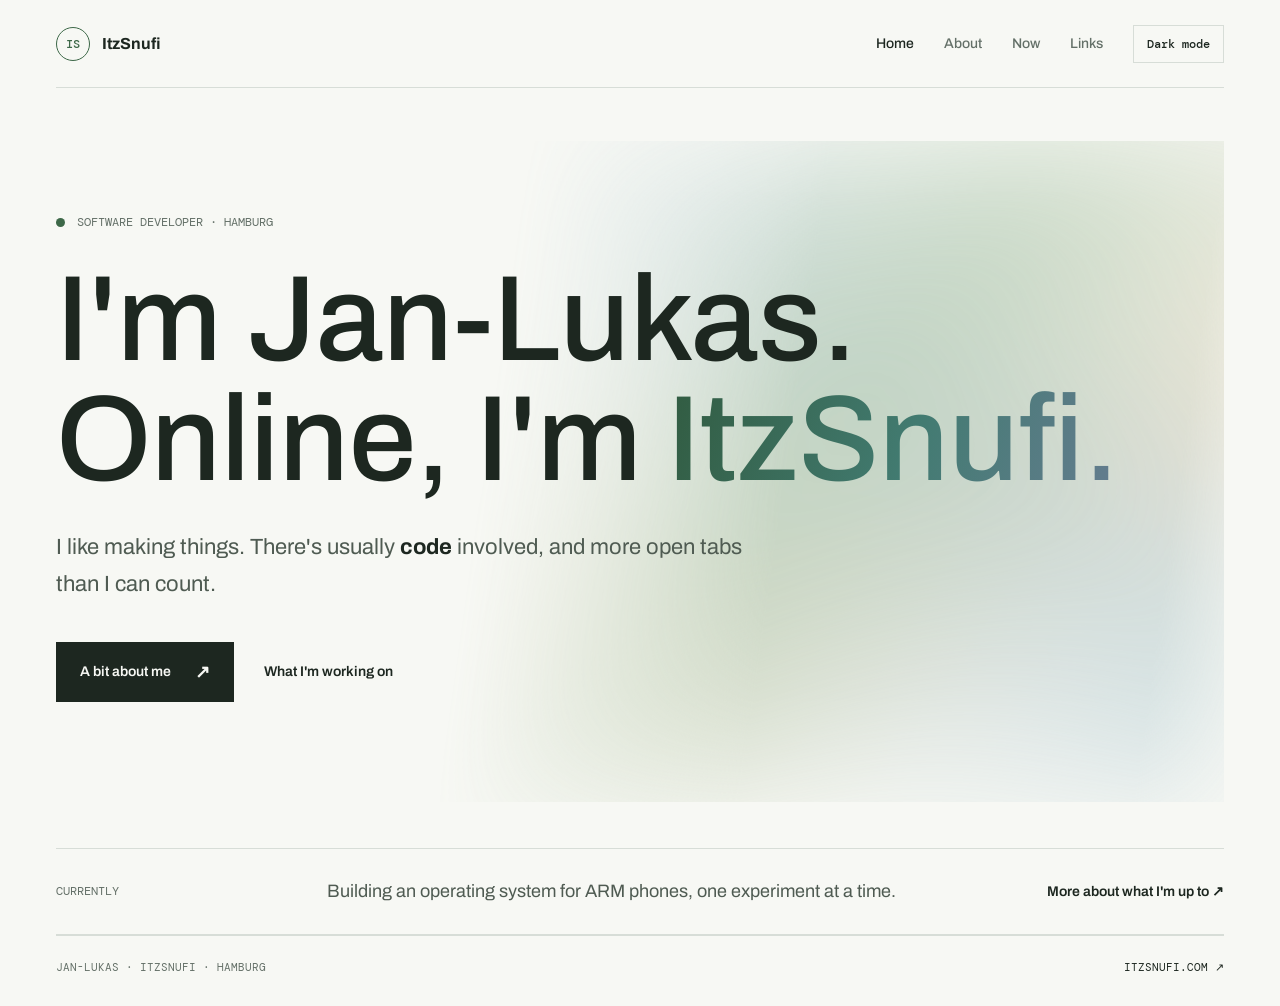
==== commit daa2d74a: "eugghhh" ====
--- a/index.html
+++ b/index.html
@@ -26,7 +26,6 @@
           <a href="links.html">Links</a>
         </nav>
         <button class="theme-toggle" type="button" data-theme-toggle>Dark mode</button>
-      </nav>
       </div>
     </header>
 
--- a/style.css
+++ b/style.css
@@ -6,6 +6,10 @@
   --line: #d7ddd7;
   --accent: #3d6848;
   --body-copy: #4f5b52;
+  --ambient-a: #8cae8c;
+  --ambient-b: #8baebb;
+  --ambient-c: #d3b27e;
+  --name-gradient: linear-gradient(108deg, #315b40 0%, #427b71 54%, #657c90 100%);
   --mono: "DM Mono", "Courier New", monospace;
   --sans: "Archivo", "Trebuchet MS", sans-serif;
 }
@@ -18,6 +22,10 @@
   --line: #38423a;
   --accent: #a6c596;
   --body-copy: #c1cbc2;
+  --ambient-a: #4d8962;
+  --ambient-b: #47758a;
+  --ambient-c: #a17d4f;
+  --name-gradient: linear-gradient(108deg, #a4d5a5 0%, #80c5b8 54%, #a7c3df 100%);
 }
 
 @media (prefers-color-scheme: dark) {
@@ -29,6 +37,10 @@
     --line: #38423a;
     --accent: #a6c596;
     --body-copy: #c1cbc2;
+    --ambient-a: #4d8962;
+    --ambient-b: #47758a;
+    --ambient-c: #a17d4f;
+    --name-gradient: linear-gradient(108deg, #a4d5a5 0%, #80c5b8 54%, #a7c3df 100%);
   }
 }
 
@@ -121,15 +133,46 @@
 .theme-toggle:hover { border-color: var(--accent); color: var(--accent); }
 
 .hero {
+  position: relative;
+  isolation: isolate;
+  overflow: clip;
   display: grid;
   min-height: min(760px, calc(100svh - 89px));
   align-content: center;
   padding: 100px 0 120px;
 }
 
+.hero::before, .page-heading::before {
+  content: "";
+  position: absolute;
+  z-index: -1;
+  pointer-events: none;
+  background:
+    linear-gradient(128deg, transparent 12%, color-mix(in srgb, var(--ambient-a) 62%, transparent) 42%, transparent 70%),
+    linear-gradient(34deg, transparent 18%, color-mix(in srgb, var(--ambient-b) 56%, transparent) 55%, transparent 82%),
+    linear-gradient(162deg, transparent 15%, color-mix(in srgb, var(--ambient-c) 46%, transparent) 58%, transparent 86%);
+  filter: blur(58px) saturate(120%);
+  mask-image: linear-gradient(90deg, transparent 3%, #000 38%, #000 83%, transparent);
+}
+
+.hero::before {
+  inset: 7% -9% 6% 34%;
+  opacity: .58;
+  transform: skewX(-8deg);
+}
+
 .page-heading {
+  position: relative;
+  isolation: isolate;
+  overflow: clip;
   padding: clamp(72px, 12vh, 132px) 0 92px;
   border-bottom: 1px solid var(--line);
+}
+
+.page-heading::before {
+  inset: 0 -12% 0 45%;
+  opacity: .44;
+  transform: skewX(-8deg);
 }
 
 .eyebrow, .section-index {
@@ -159,7 +202,13 @@
   font-weight: 500;
 }
 
-.name-accent { color: var(--accent); }
+.name-accent {
+  background: var(--name-gradient);
+  background-clip: text;
+  -webkit-background-clip: text;
+  color: transparent;
+  -webkit-text-fill-color: transparent;
+}
 
 .hero-copy {
   max-width: 720px;
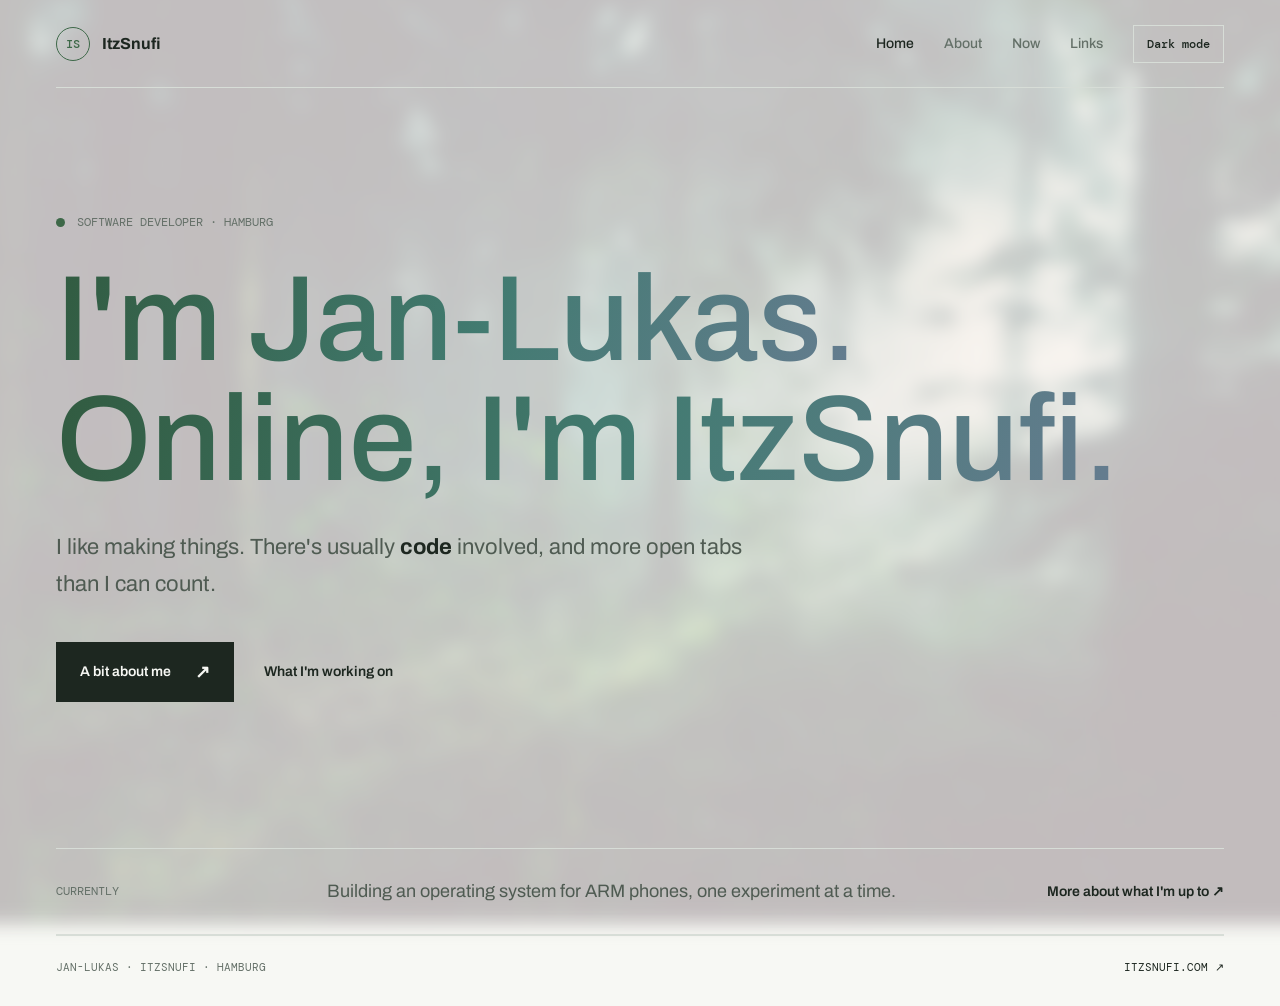
==== commit 98348fe5: "eugghhh" ====
--- a/index.html
+++ b/index.html
@@ -32,7 +32,7 @@
     <main>
       <section class="hero" aria-labelledby="hero-title">
         <div class="eyebrow"><span class="status-dot"></span> Software developer · Hamburg</div>
-        <h1 id="hero-title">I'm Jan-Lukas.<br>Online, I'm <span class="name-accent">ItzSnufi.</span></h1>
+        <h1 id="hero-title"><span class="gradient-text">I'm Jan-Lukas.</span><br><span class="gradient-text">Online, I'm ItzSnufi.</span></h1>
         <p class="hero-copy">I like making things. There's usually <strong>code</strong> involved, and more open tabs than I can count.</p>
         <div class="hero-actions">
           <a class="primary-link" href="about.html">A bit about me <span aria-hidden="true">↗</span></a>
--- a/style.css
+++ b/style.css
@@ -6,10 +6,8 @@
   --line: #d7ddd7;
   --accent: #3d6848;
   --body-copy: #4f5b52;
-  --ambient-a: #8cae8c;
-  --ambient-b: #8baebb;
-  --ambient-c: #d3b27e;
   --name-gradient: linear-gradient(108deg, #315b40 0%, #427b71 54%, #657c90 100%);
+  --photo-overlay: linear-gradient(rgb(247 248 244 / 72%), rgb(247 248 244 / 72%));
   --mono: "DM Mono", "Courier New", monospace;
   --sans: "Archivo", "Trebuchet MS", sans-serif;
 }
@@ -22,10 +20,8 @@
   --line: #38423a;
   --accent: #a6c596;
   --body-copy: #c1cbc2;
-  --ambient-a: #4d8962;
-  --ambient-b: #47758a;
-  --ambient-c: #a17d4f;
   --name-gradient: linear-gradient(108deg, #a4d5a5 0%, #80c5b8 54%, #a7c3df 100%);
+  --photo-overlay: linear-gradient(rgb(21 26 22 / 78%), rgb(21 26 22 / 78%));
 }
 
 @media (prefers-color-scheme: dark) {
@@ -37,27 +33,40 @@
     --line: #38423a;
     --accent: #a6c596;
     --body-copy: #c1cbc2;
-    --ambient-a: #4d8962;
-    --ambient-b: #47758a;
-    --ambient-c: #a17d4f;
     --name-gradient: linear-gradient(108deg, #a4d5a5 0%, #80c5b8 54%, #a7c3df 100%);
+    --photo-overlay: linear-gradient(rgb(21 26 22 / 78%), rgb(21 26 22 / 78%));
   }
 }
 
 * { box-sizing: border-box; }
 
 html {
+  background: var(--paper);
   scroll-behavior: smooth;
   scroll-padding-top: 88px;
 }
 
 body {
+  position: relative;
+  isolation: isolate;
+  min-height: 100vh;
   margin: 0;
-  background: var(--paper);
+  background: transparent;
   color: var(--ink);
   font-family: var(--sans);
   -webkit-font-smoothing: antialiased;
   transition: background-color 180ms ease, color 180ms ease;
+}
+
+body::before {
+  content: "";
+  position: fixed;
+  z-index: -1;
+  inset: -14px;
+  pointer-events: none;
+  background: var(--photo-overlay), url("forest-background.jpg") center / cover no-repeat;
+  filter: blur(9px);
+  transform: scale(1.02);
 }
 
 a { color: inherit; }
@@ -133,46 +142,15 @@
 .theme-toggle:hover { border-color: var(--accent); color: var(--accent); }
 
 .hero {
-  position: relative;
-  isolation: isolate;
-  overflow: clip;
   display: grid;
   min-height: min(760px, calc(100svh - 89px));
   align-content: center;
   padding: 100px 0 120px;
 }
 
-.hero::before, .page-heading::before {
-  content: "";
-  position: absolute;
-  z-index: -1;
-  pointer-events: none;
-  background:
-    linear-gradient(128deg, transparent 12%, color-mix(in srgb, var(--ambient-a) 62%, transparent) 42%, transparent 70%),
-    linear-gradient(34deg, transparent 18%, color-mix(in srgb, var(--ambient-b) 56%, transparent) 55%, transparent 82%),
-    linear-gradient(162deg, transparent 15%, color-mix(in srgb, var(--ambient-c) 46%, transparent) 58%, transparent 86%);
-  filter: blur(58px) saturate(120%);
-  mask-image: linear-gradient(90deg, transparent 3%, #000 38%, #000 83%, transparent);
-}
-
-.hero::before {
-  inset: 7% -9% 6% 34%;
-  opacity: .58;
-  transform: skewX(-8deg);
-}
-
 .page-heading {
-  position: relative;
-  isolation: isolate;
-  overflow: clip;
   padding: clamp(72px, 12vh, 132px) 0 92px;
   border-bottom: 1px solid var(--line);
-}
-
-.page-heading::before {
-  inset: 0 -12% 0 45%;
-  opacity: .44;
-  transform: skewX(-8deg);
 }
 
 .eyebrow, .section-index {
@@ -192,6 +170,10 @@
   height: 9px;
   border-radius: 50%;
   background: var(--accent);
+}
+
+h1, h2 {
+  color: var(--ink);
 }
 
 h1 {
@@ -202,7 +184,7 @@
   font-weight: 500;
 }
 
-.name-accent {
+.gradient-text {
   background: var(--name-gradient);
   background-clip: text;
   -webkit-background-clip: text;
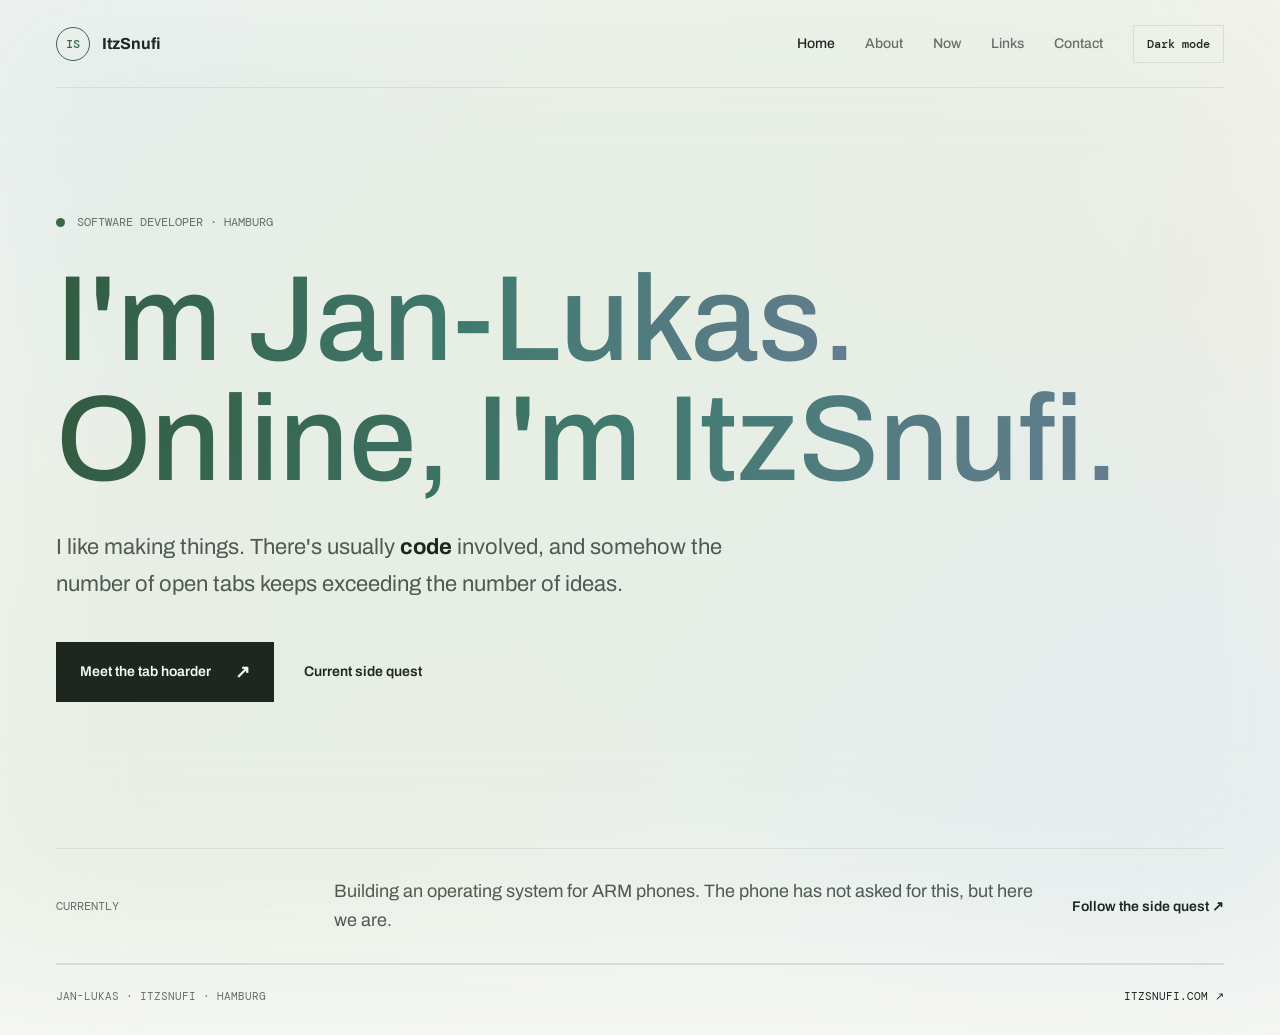
==== commit 71399abd: "eugghhh" ====
--- a/index.html
+++ b/index.html
@@ -24,6 +24,7 @@
           <a href="about.html">About</a>
           <a href="now.html">Now</a>
           <a href="links.html">Links</a>
+          <a href="contact.html">Contact</a>
         </nav>
         <button class="theme-toggle" type="button" data-theme-toggle>Dark mode</button>
       </div>
@@ -33,17 +34,17 @@
       <section class="hero" aria-labelledby="hero-title">
         <div class="eyebrow"><span class="status-dot"></span> Software developer · Hamburg</div>
         <h1 id="hero-title"><span class="gradient-text">I'm Jan-Lukas.</span><br><span class="gradient-text">Online, I'm ItzSnufi.</span></h1>
-        <p class="hero-copy">I like making things. There's usually <strong>code</strong> involved, and more open tabs than I can count.</p>
+        <p class="hero-copy">I like making things. There's usually <strong>code</strong> involved, and somehow the number of open tabs keeps exceeding the number of ideas.</p>
         <div class="hero-actions">
-          <a class="primary-link" href="about.html">A bit about me <span aria-hidden="true">↗</span></a>
-          <a class="text-link" href="now.html">What I'm working on</a>
+          <a class="primary-link" href="about.html">Meet the tab hoarder <span aria-hidden="true">↗</span></a>
+          <a class="text-link" href="now.html">Current side quest</a>
         </div>
       </section>
 
       <section class="home-note" aria-label="Currently working on">
         <span class="section-index">Currently</span>
-        <p>Building an operating system for ARM phones, one experiment at a time.</p>
-        <a class="text-link" href="now.html">More about what I'm up to <span aria-hidden="true">↗</span></a>
+        <p>Building an operating system for ARM phones. The phone has not asked for this, but here we are.</p>
+        <a class="text-link" href="now.html">Follow the side quest <span aria-hidden="true">↗</span></a>
       </section>
     </main>
 
--- a/style.css
+++ b/style.css
@@ -7,7 +7,10 @@
   --accent: #3d6848;
   --body-copy: #4f5b52;
   --name-gradient: linear-gradient(108deg, #315b40 0%, #427b71 54%, #657c90 100%);
-  --photo-overlay: linear-gradient(rgb(247 248 244 / 72%), rgb(247 248 244 / 72%));
+  --backdrop-wash: linear-gradient(rgb(247 248 244 / 76%), rgb(247 248 244 / 76%));
+  --ambient-a: #b7d1b3;
+  --ambient-b: #a9c8d6;
+  --ambient-c: #ddc69f;
   --mono: "DM Mono", "Courier New", monospace;
   --sans: "Archivo", "Trebuchet MS", sans-serif;
 }
@@ -21,7 +24,10 @@
   --accent: #a6c596;
   --body-copy: #c1cbc2;
   --name-gradient: linear-gradient(108deg, #a4d5a5 0%, #80c5b8 54%, #a7c3df 100%);
-  --photo-overlay: linear-gradient(rgb(21 26 22 / 78%), rgb(21 26 22 / 78%));
+  --backdrop-wash: linear-gradient(rgb(21 26 22 / 70%), rgb(21 26 22 / 70%));
+  --ambient-a: #3b6546;
+  --ambient-b: #355d68;
+  --ambient-c: #675239;
 }
 
 @media (prefers-color-scheme: dark) {
@@ -34,7 +40,10 @@
     --accent: #a6c596;
     --body-copy: #c1cbc2;
     --name-gradient: linear-gradient(108deg, #a4d5a5 0%, #80c5b8 54%, #a7c3df 100%);
-    --photo-overlay: linear-gradient(rgb(21 26 22 / 78%), rgb(21 26 22 / 78%));
+    --backdrop-wash: linear-gradient(rgb(21 26 22 / 70%), rgb(21 26 22 / 70%));
+    --ambient-a: #3b6546;
+    --ambient-b: #355d68;
+    --ambient-c: #675239;
   }
 }
 
@@ -64,9 +73,14 @@
   z-index: -1;
   inset: -14px;
   pointer-events: none;
-  background: var(--photo-overlay), url("forest-background.jpg") center / cover no-repeat;
-  filter: blur(9px);
-  transform: scale(1.02);
+  background:
+    var(--backdrop-wash),
+    linear-gradient(128deg, transparent 5%, var(--ambient-a) 35% 52%, transparent 78%),
+    linear-gradient(34deg, transparent 12%, var(--ambient-b) 42% 60%, transparent 88%),
+    linear-gradient(162deg, transparent 18%, var(--ambient-c) 49% 62%, transparent 84%),
+    var(--paper);
+  filter: blur(76px);
+  transform: scale(1.08);
 }
 
 a { color: inherit; }
@@ -308,6 +322,23 @@
 .hobby-list span { display: inline-flex; align-items: center; gap: 9px; }
 .hobby-list span::before { content: "+"; color: var(--accent); }
 
+.language-list {
+  display: flex;
+  flex-wrap: wrap;
+  gap: 0 24px;
+  margin: 22px 0 0;
+  padding: 0;
+  border-top: 1px solid var(--line);
+  list-style: none;
+}
+
+.language-list li {
+  padding: 12px 0;
+  border-bottom: 1px solid var(--line);
+  color: var(--body-copy);
+  font: 400 12px var(--mono);
+}
+
 .social-grid {
   display: grid;
   grid-template-columns: repeat(2, minmax(0, 1fr));
@@ -339,6 +370,8 @@
 
 .links-section { border-top: 1px solid var(--line); }
 .page-endnote { margin: 28px 0 0; color: var(--muted); font: 400 12px var(--mono); }
+.contact-email { color: var(--accent); text-underline-offset: 4px; overflow-wrap: anywhere; }
+.contact-cta { margin-top: 28px; }
 
 footer {
   display: flex;
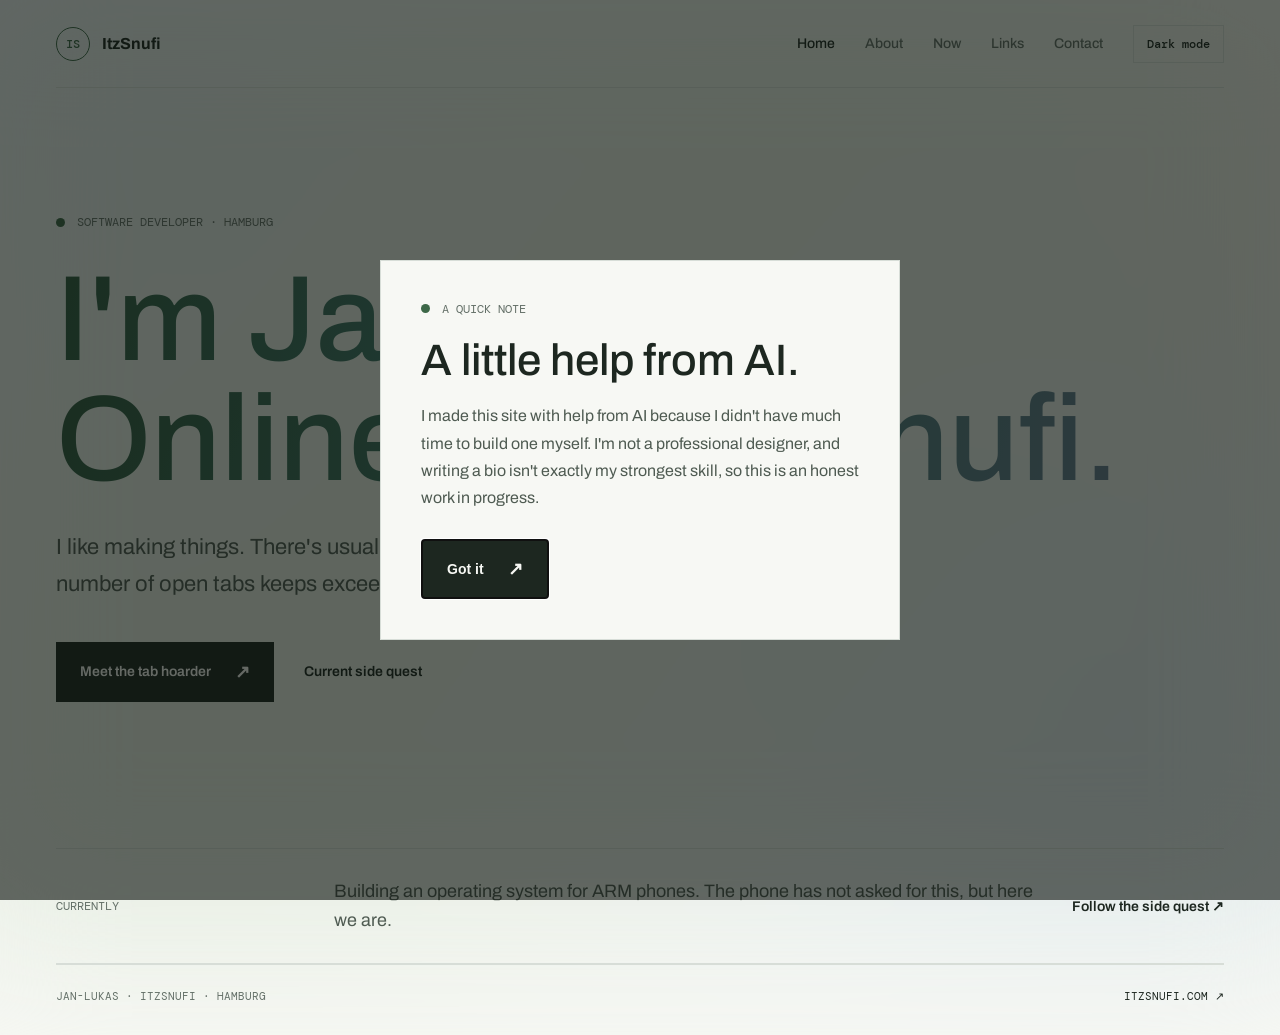
==== commit b2952aa3: "idk" ====
--- a/index.html
+++ b/index.html
@@ -53,6 +53,12 @@
       <a href="https://itzsnufi.com">itzsnufi.com ↗</a>
     </footer>
   </div>
+  <dialog class="site-note" aria-labelledby="site-note-title" data-site-note>
+    <p class="eyebrow"><span class="status-dot"></span> A quick note</p>
+    <h2 id="site-note-title">A little help from AI.</h2>
+    <p>I made this site with help from AI because I didn't have much time to build one myself. I'm not a professional designer, and writing a bio isn't exactly my strongest skill, so this is an honest work in progress.</p>
+    <form method="dialog"><button class="primary-link" type="submit">Got it <span aria-hidden="true">↗</span></button></form>
+  </dialog>
   <script src="script.js" defer></script>
 </body>
 </html>
--- a/style.css
+++ b/style.css
@@ -367,11 +367,28 @@
 .social-static:hover { color: var(--ink); }
 .social-link .handle { overflow: hidden; color: var(--muted); font: 400 11px var(--mono); text-overflow: ellipsis; white-space: nowrap; }
 .social-link .arrow { flex: 0 0 auto; color: var(--accent); font-size: 17px; }
+.social-copy { display: grid; min-width: 0; gap: 6px; }
+.social-description { color: var(--body-copy); font-size: 13px; font-weight: 400; line-height: 1.6; }
 
 .links-section { border-top: 1px solid var(--line); }
 .page-endnote { margin: 28px 0 0; color: var(--muted); font: 400 12px var(--mono); }
 .contact-email { color: var(--accent); text-underline-offset: 4px; overflow-wrap: anywhere; }
 .contact-cta { margin-top: 28px; }
+
+.site-note {
+  width: min(520px, calc(100% - 32px));
+  max-width: none;
+  padding: clamp(24px, 6vw, 40px);
+  border: 1px solid var(--line);
+  background: var(--paper);
+  color: var(--ink);
+}
+
+.site-note::backdrop { background: rgb(12 18 14 / 62%); }
+.site-note .eyebrow { margin: 0 0 20px; }
+.site-note h2 { margin: 0 0 18px; font-size: clamp(32px, 6vw, 44px); }
+.site-note > p:not(.eyebrow) { margin: 0; color: var(--body-copy); font-size: 16px; line-height: 1.7; }
+.site-note form { margin-top: 28px; }
 
 footer {
   display: flex;
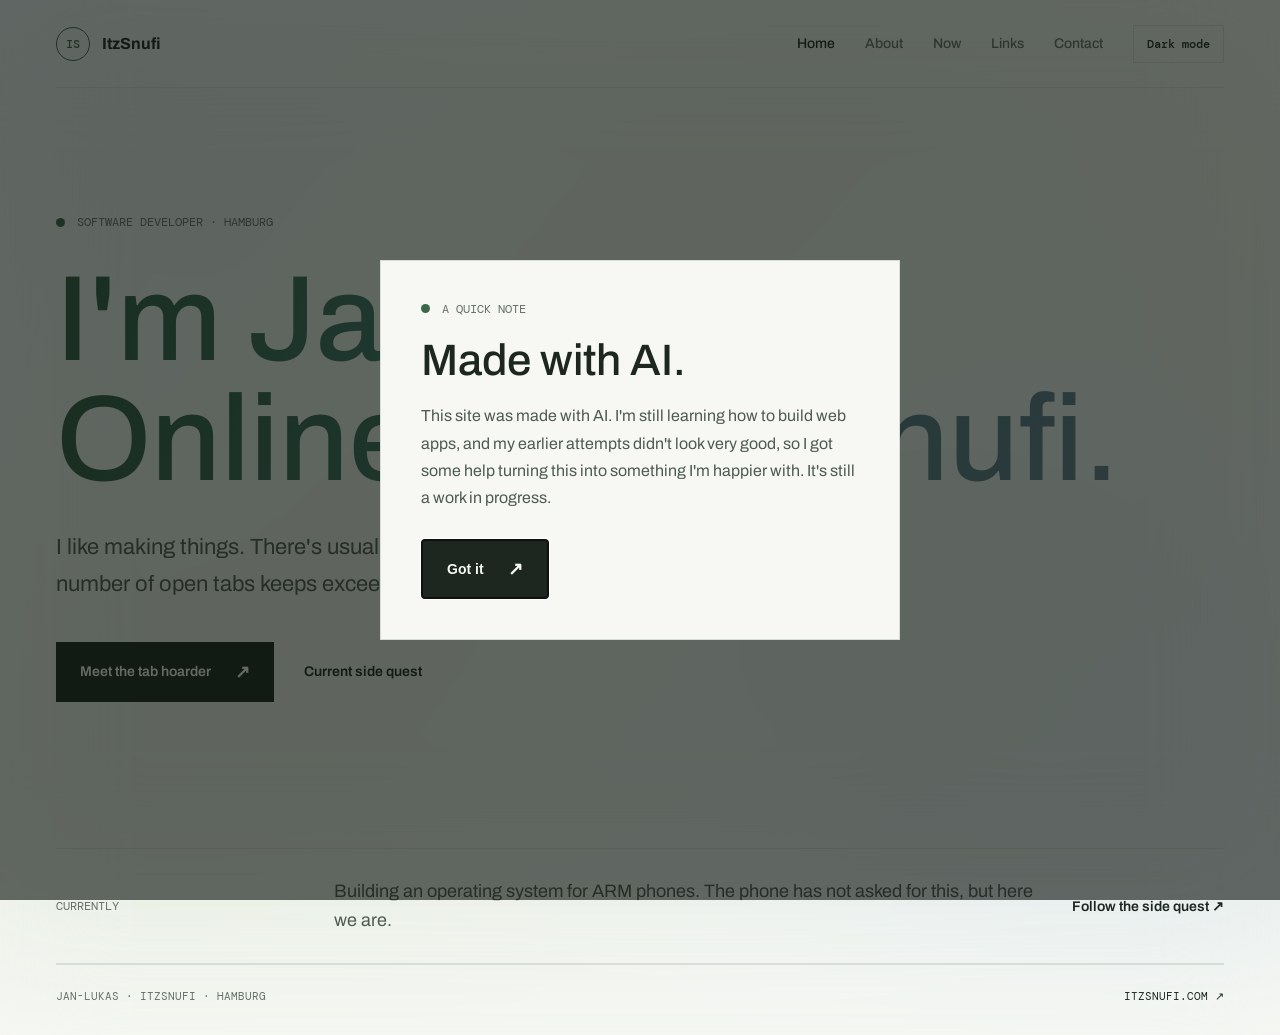
==== commit c79fa7e7: "idk" ====
--- a/index.html
+++ b/index.html
@@ -55,8 +55,8 @@
   </div>
   <dialog class="site-note" aria-labelledby="site-note-title" data-site-note>
     <p class="eyebrow"><span class="status-dot"></span> A quick note</p>
-    <h2 id="site-note-title">A little help from AI.</h2>
-    <p>I made this site with help from AI because I didn't have much time to build one myself. I'm not a professional designer, and writing a bio isn't exactly my strongest skill, so this is an honest work in progress.</p>
+    <h2 id="site-note-title">Made with AI.</h2>
+    <p>This site was made with AI. I'm still learning how to build web apps, and my earlier attempts didn't look very good, so I got some help turning this into something I'm happier with. It's still a work in progress.</p>
     <form method="dialog"><button class="primary-link" type="submit">Got it <span aria-hidden="true">↗</span></button></form>
   </dialog>
   <script src="script.js" defer></script>
